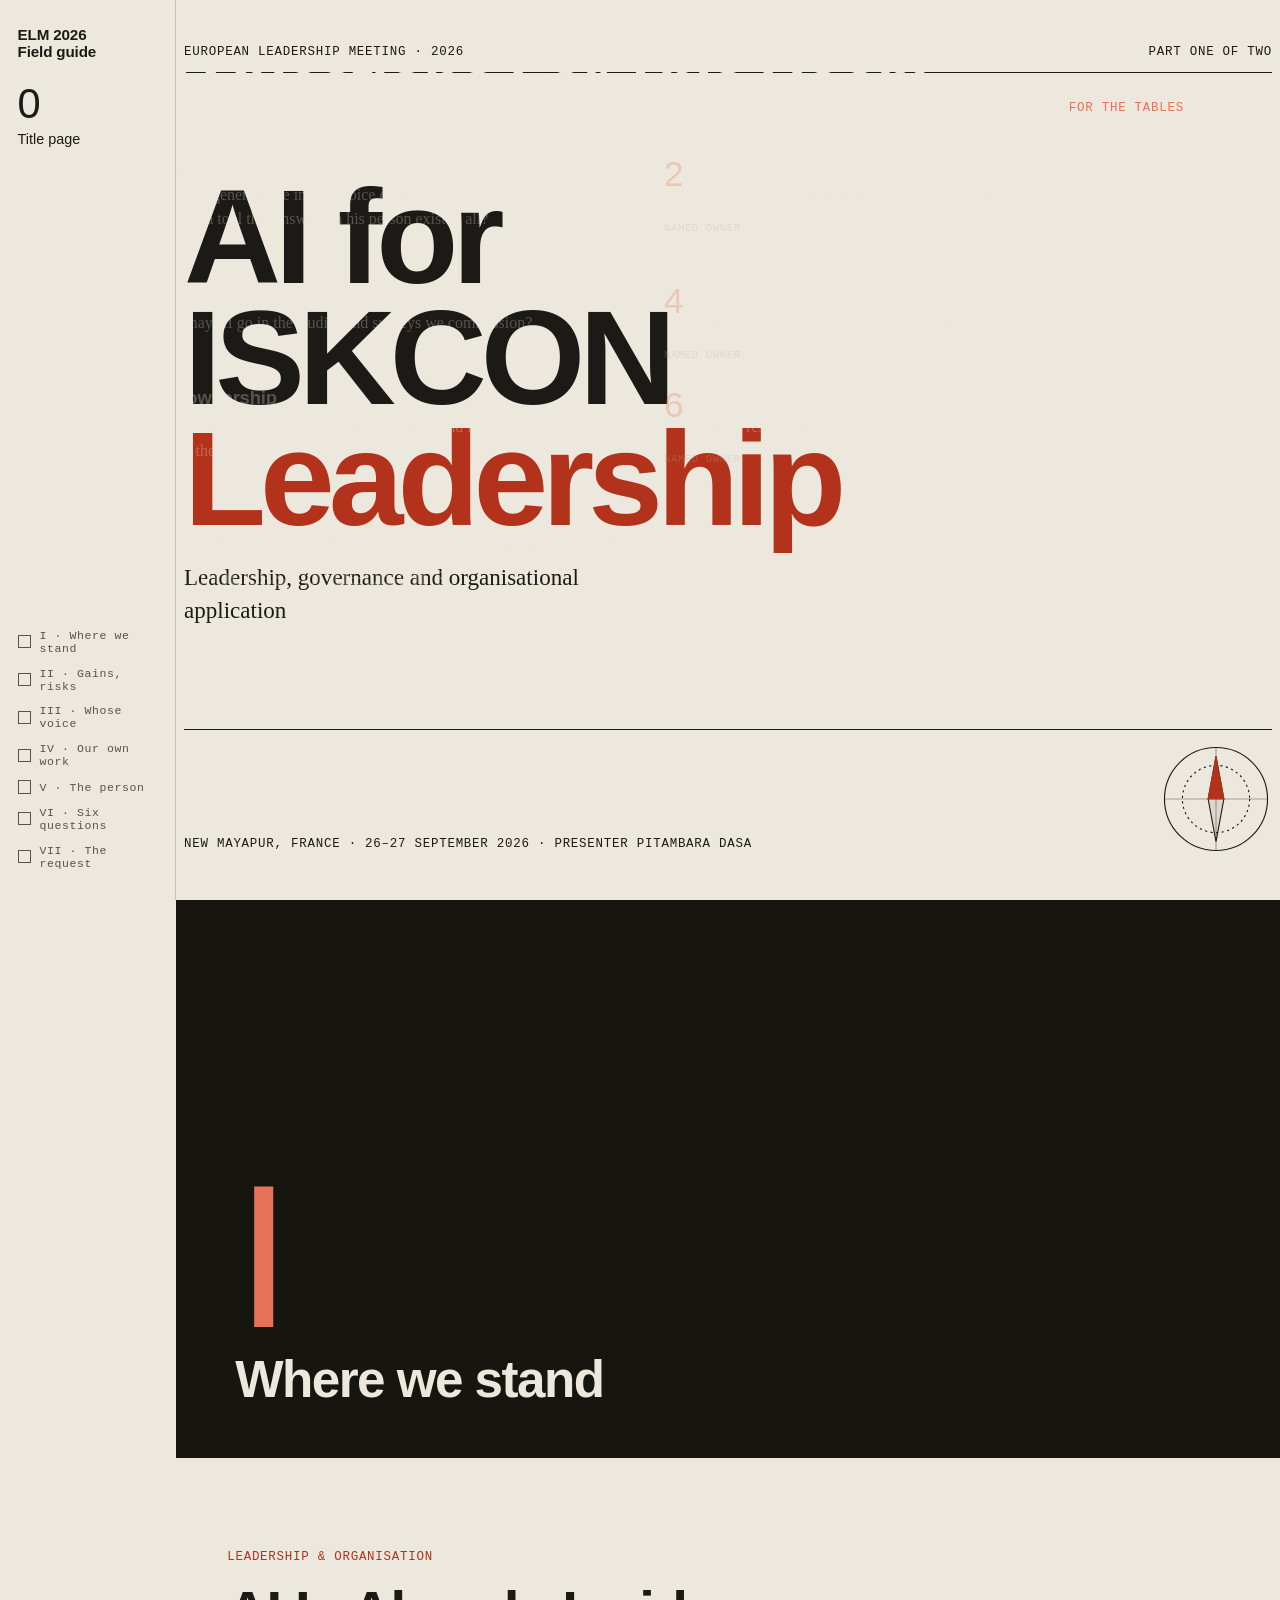
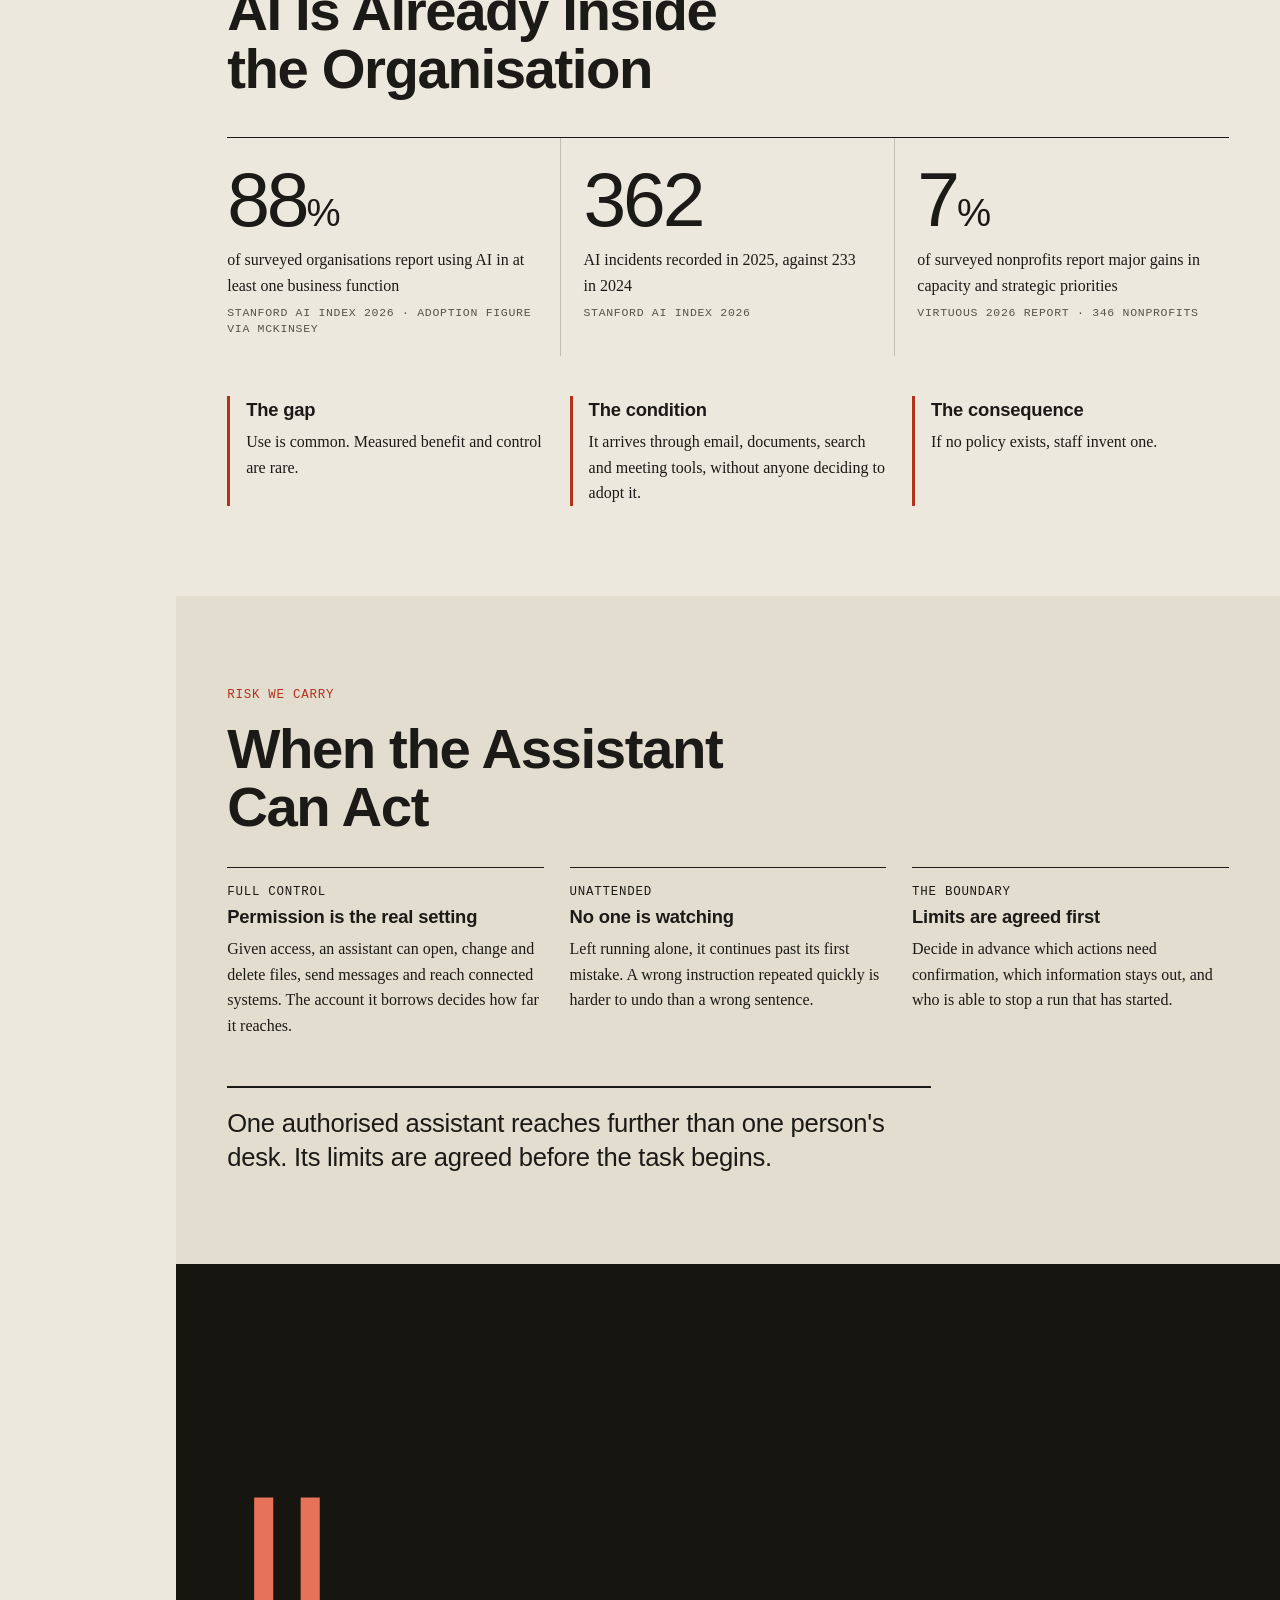
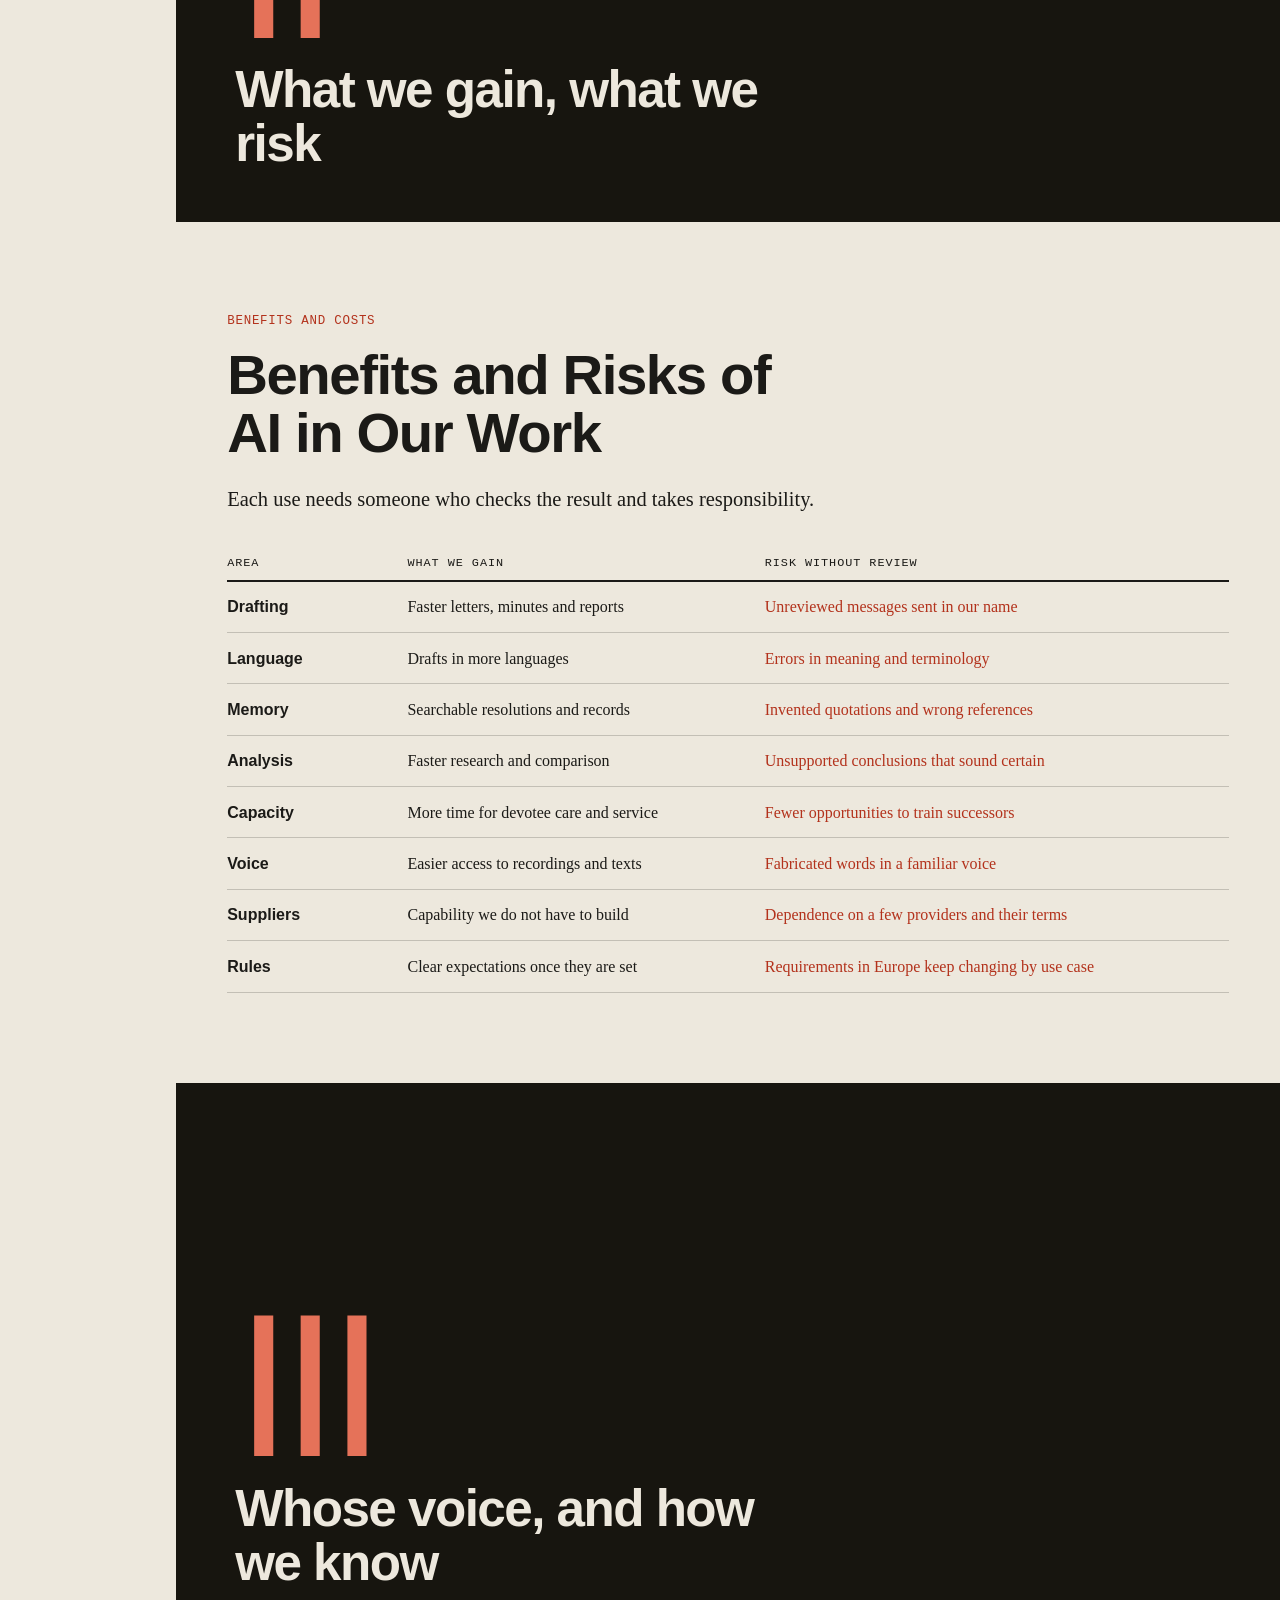
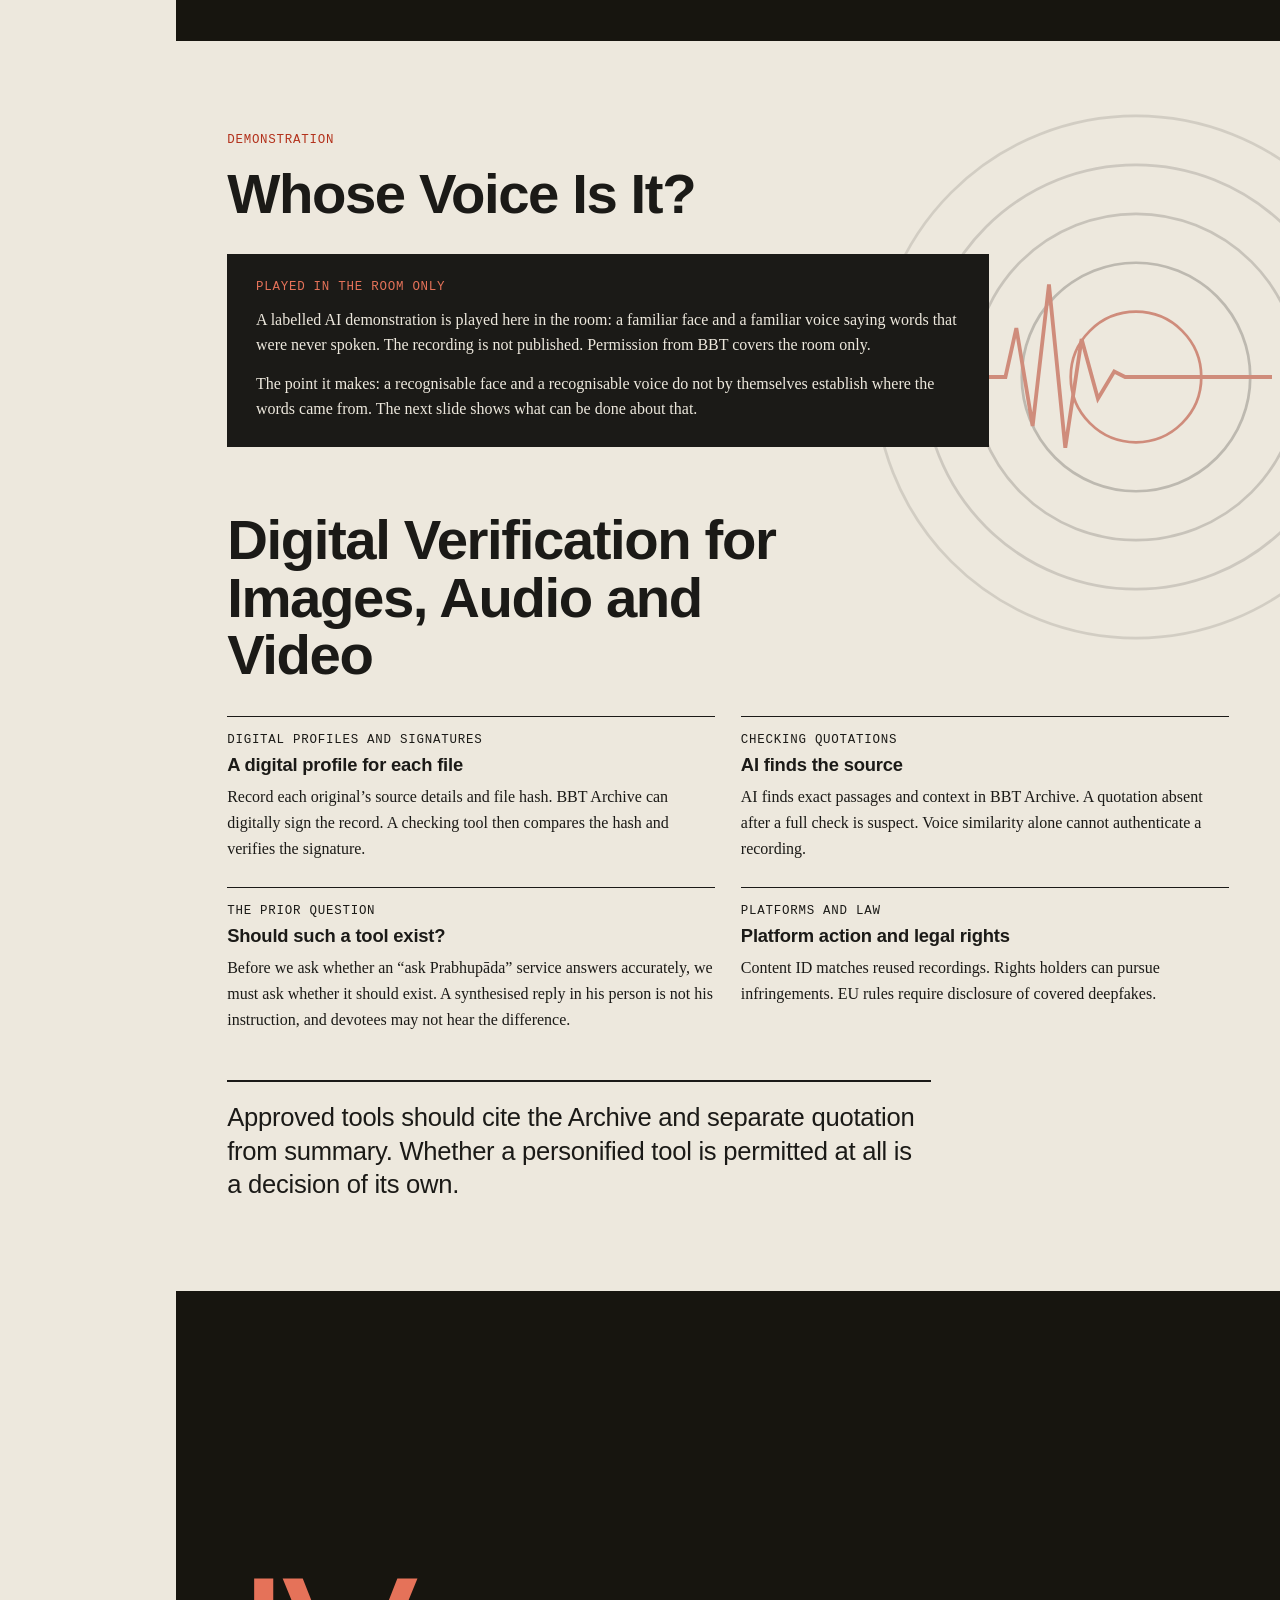
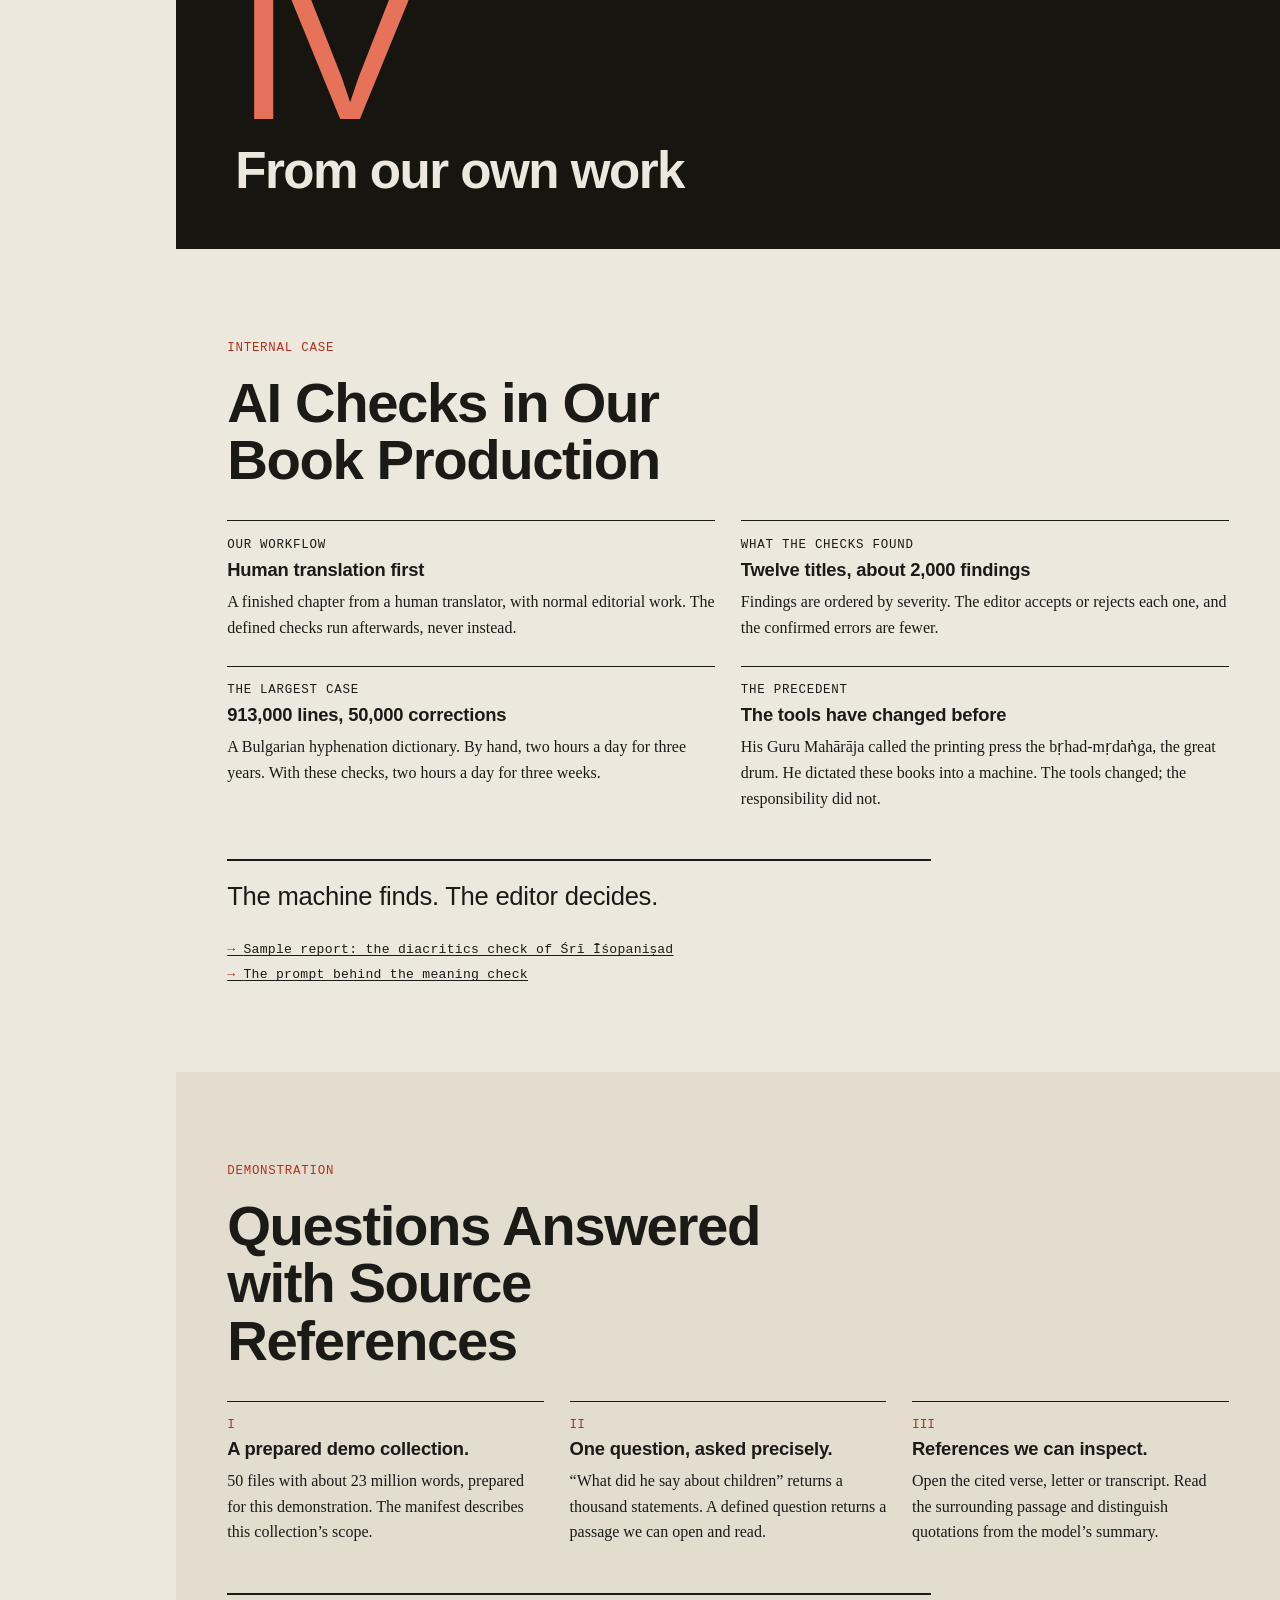
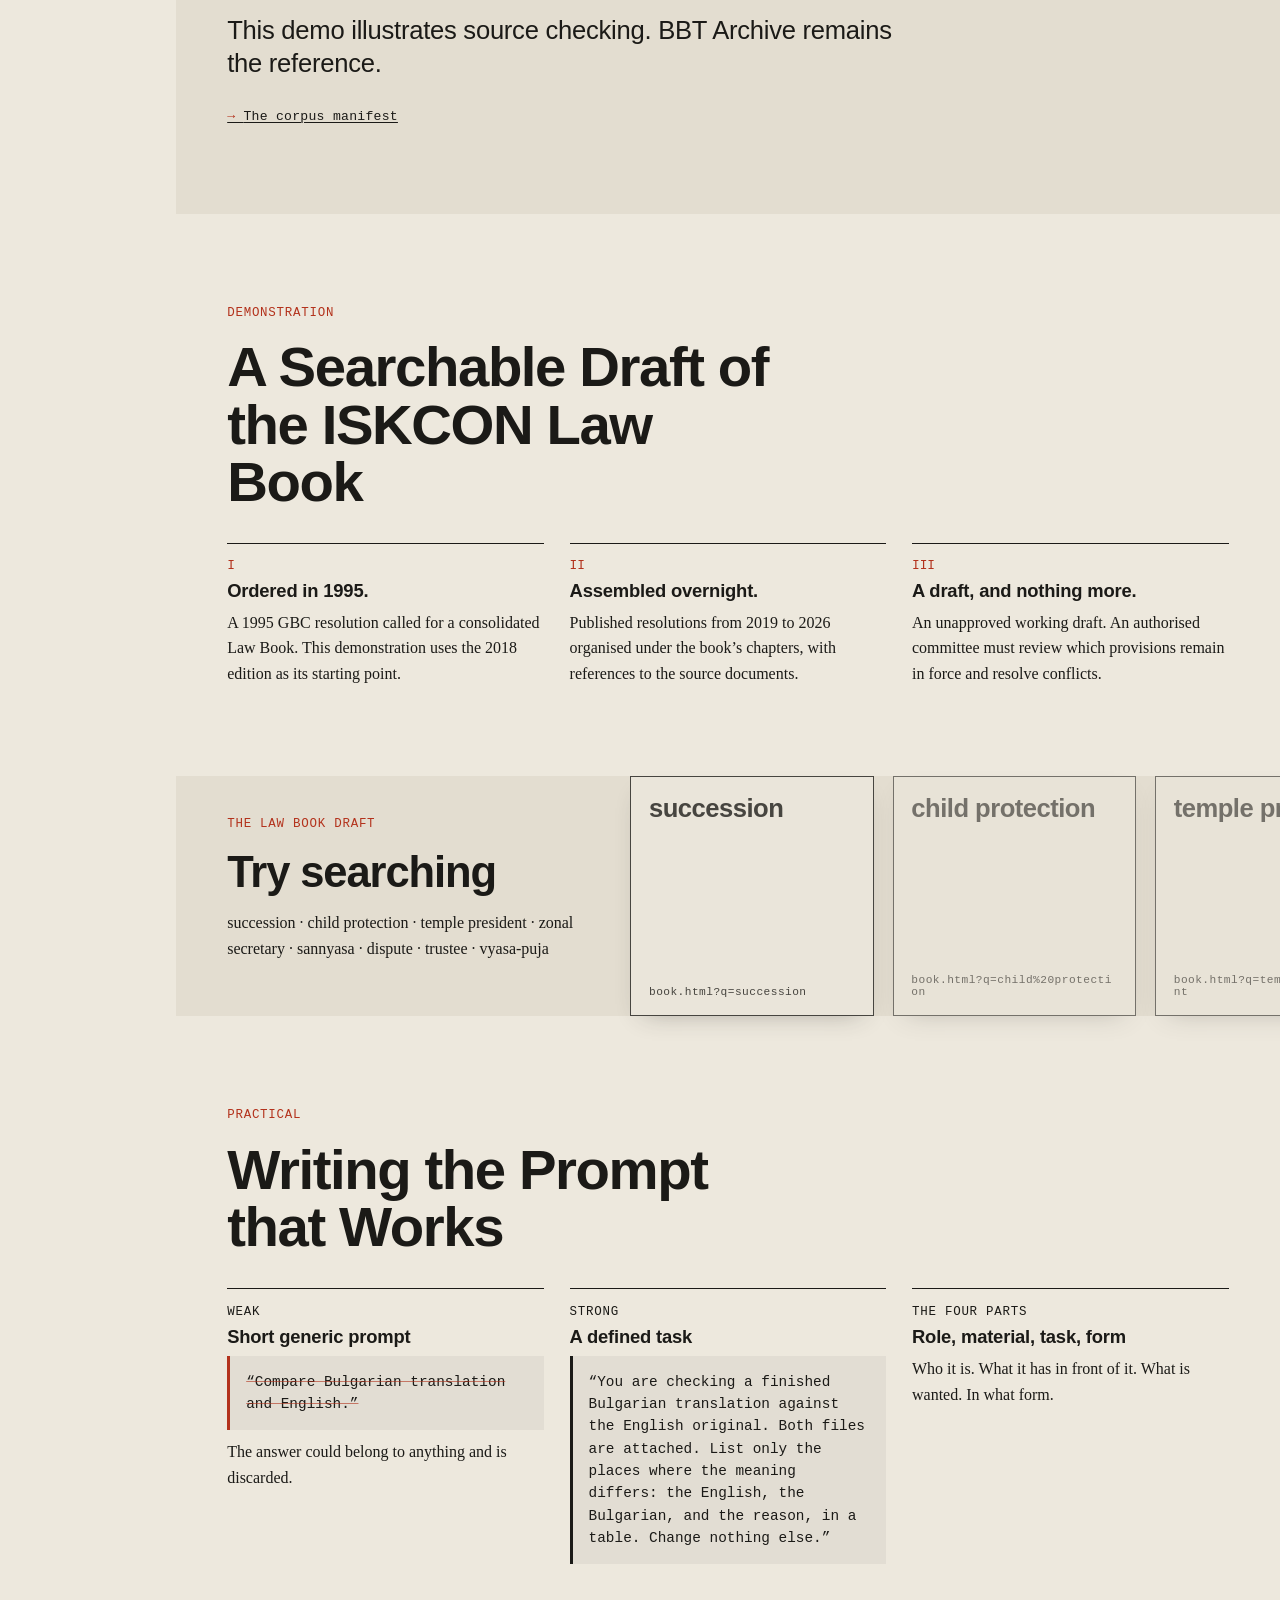
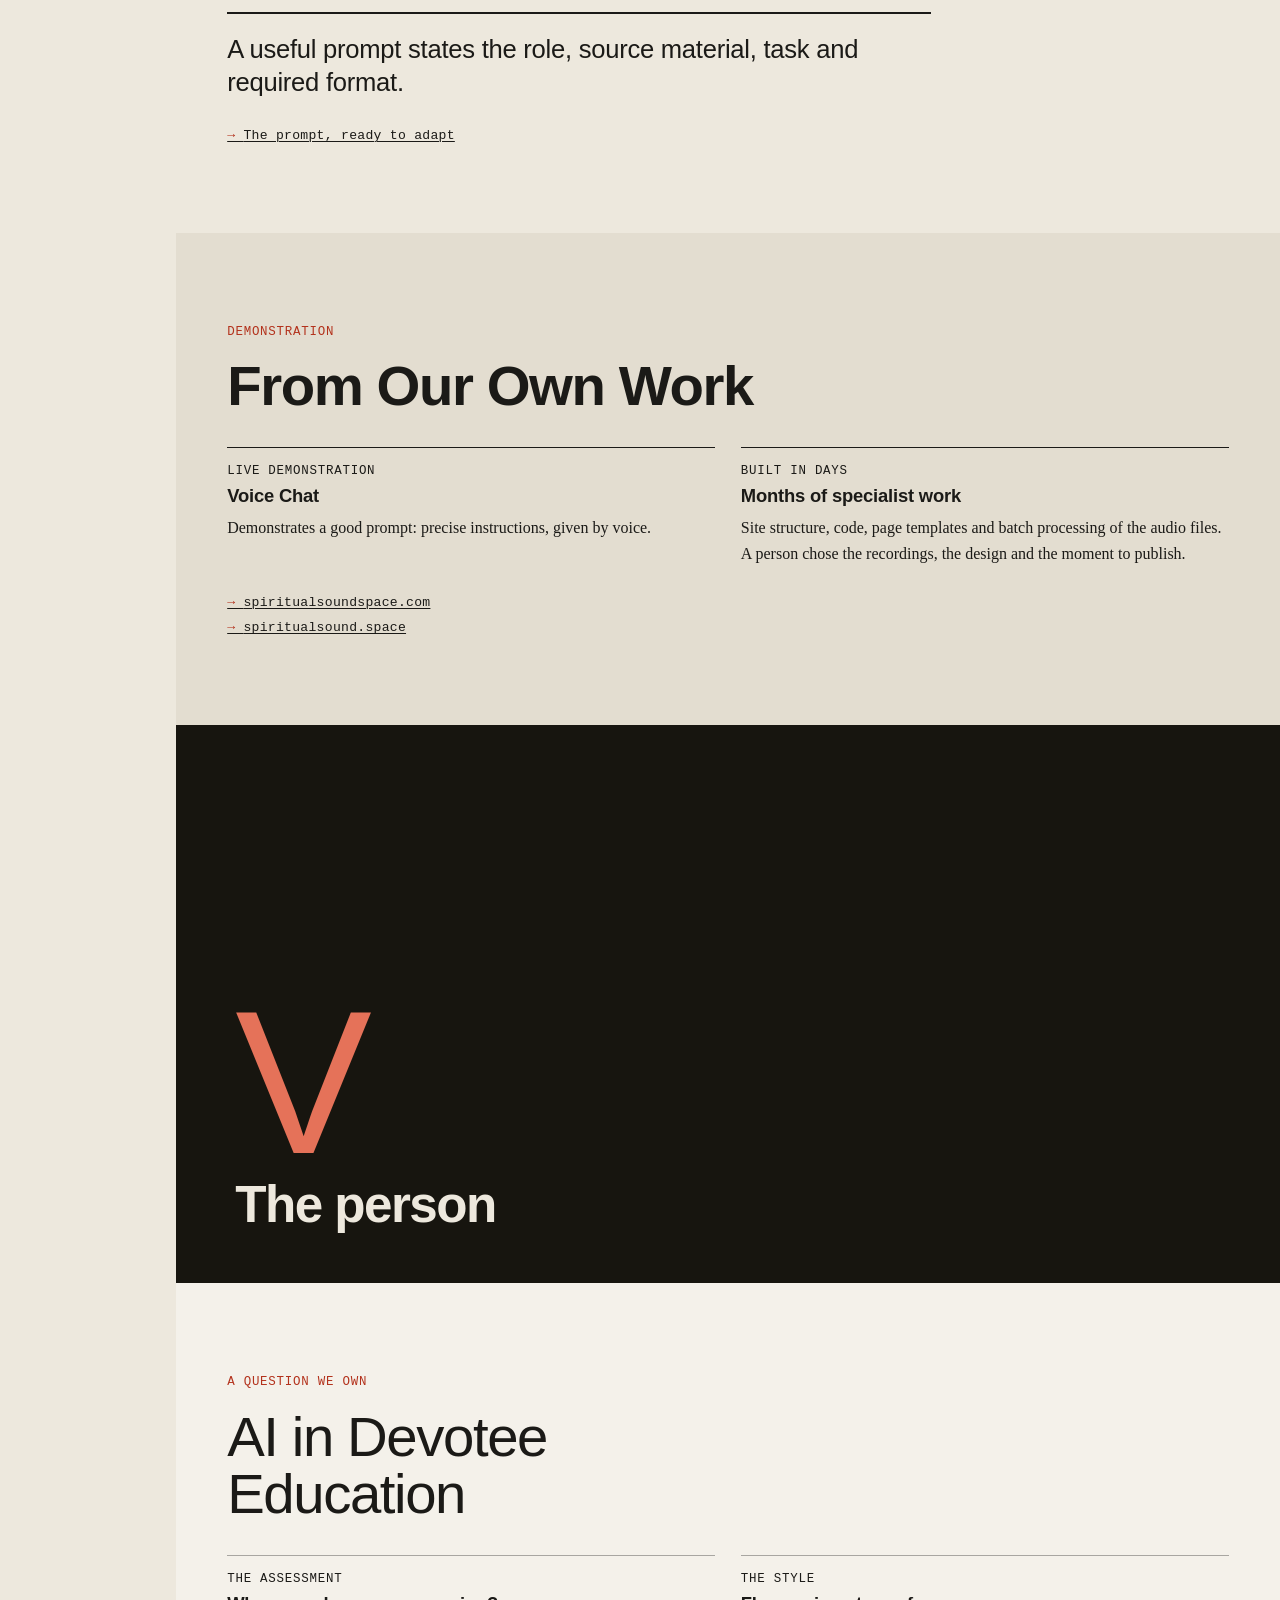
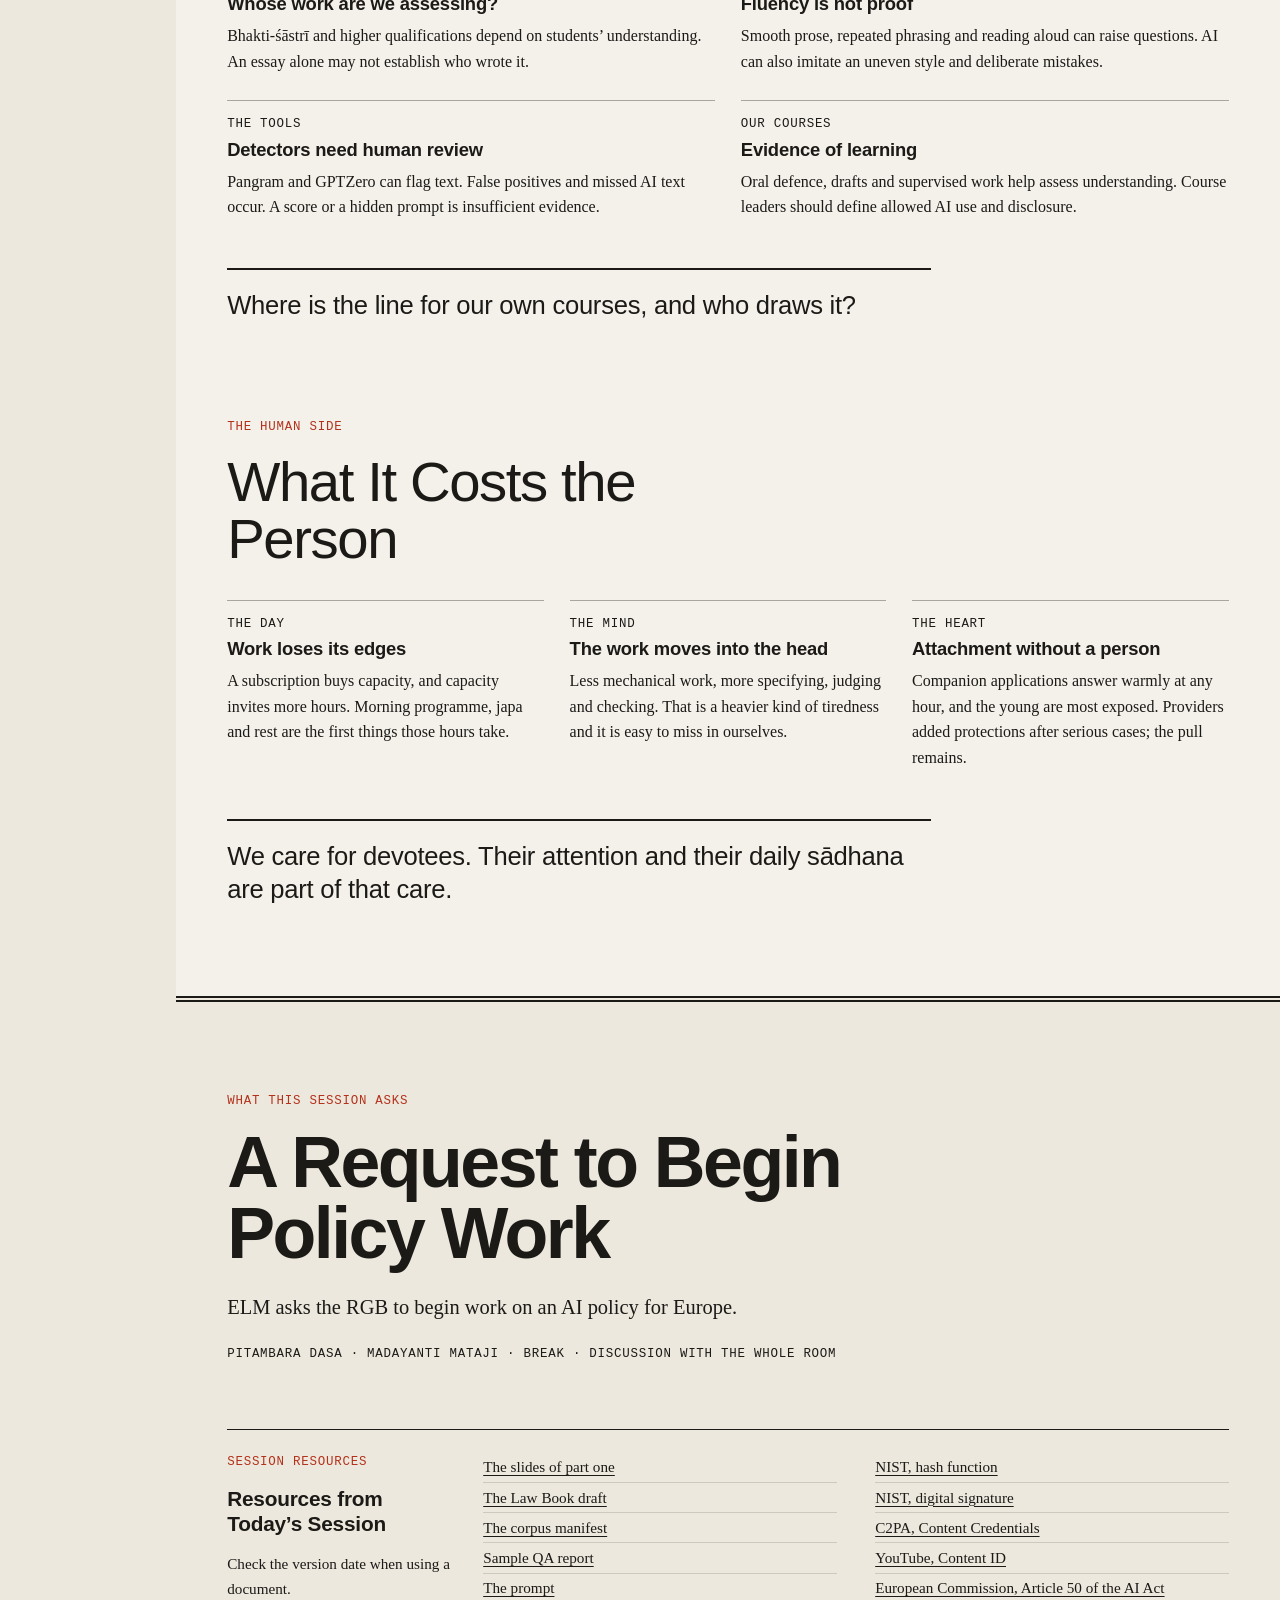
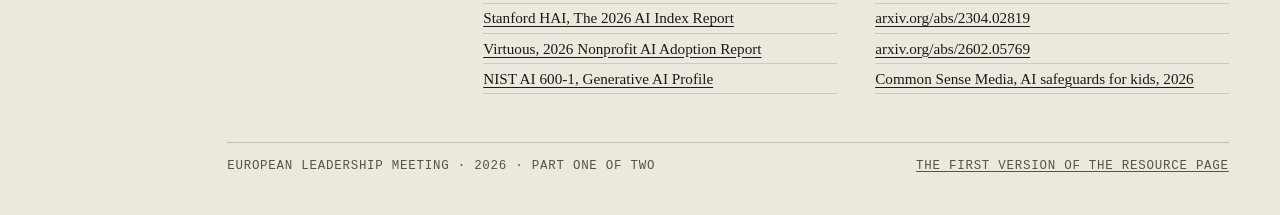
==== index.html @ fec369a2 "feat(site): втора версия на първата част като печатен наръчник Защо: живо изграждане пред публиката " ====
<!doctype html>
<html lang="en">
<head>
<meta charset="utf-8">
<meta name="viewport" content="width=device-width, initial-scale=1, viewport-fit=cover">
<title>AI for ISKCON Leadership · a field guide · ELM 2026</title>
<meta name="description" content="Part one of the AI session at the European Leadership Meeting 2026, set as a printed field guide for leaders.">
<link rel="icon" href="data:image/svg+xml,<svg xmlns='http://www.w3.org/2000/svg' viewBox='0 0 32 32'><rect width='32' height='32' fill='%23EDE8DD'/><path d='M7 24 L25 8' stroke='%23B3321C' stroke-width='3'/></svg>">
<link rel="stylesheet" href="scrollcraft.css">
<style>
  :root {
    --sc-canvas:     #EDE8DD;
    --sc-surface:    #E3DDD0;
    --sc-ink:        #1B1A17;
    --sc-ink-soft:   #57534B;
    --sc-accent:     #B3321C;
    --sc-accent-ink: #EDE8DD;
    --sc-font-display: "Helvetica Neue", "Arial Nova", "Segoe UI", Arial, sans-serif;
    --sc-font-text:    Charter, "Bitstream Charter", "Sitka Text", Cambria, Georgia, serif;
    --sc-font-mono:    ui-monospace, "Cascadia Mono", Consolas, "SF Mono", monospace;
    --rail: 11rem;
    --night: #17150F;
    --night-ink: #EDE8DD;
    --night-soft: #B9B2A4;
    --pencil-night: #E57259;
  }
  html { background: var(--sc-canvas); }
  body { margin: 0; background: var(--sc-canvas); color: var(--sc-ink); font-family: var(--sc-font-text); }
  a { color: inherit; text-decoration-thickness: 1px; text-underline-offset: 0.18em; }
  a:hover { color: var(--sc-accent); }
  :focus-visible { outline: 2px solid var(--sc-accent); outline-offset: 3px; }
  .mono { font-family: var(--sc-font-mono); font-size: 0.78rem; letter-spacing: 0.06em; text-transform: uppercase; }
  .skip { position: absolute; left: -999px; top: 0; }
  .skip:focus { left: 1rem; top: 1rem; z-index: 99; background: var(--sc-ink); color: var(--sc-canvas); padding: .5rem .8rem; }

  /* ---------- folio: the margin is the navigation ---------- */
  .folio { position: fixed; z-index: 40; left: 0; top: 0; bottom: 0; width: var(--rail);
           border-right: 1px solid rgba(27,26,23,.18); background: var(--sc-canvas);
           padding: 1.6rem 1.1rem; box-sizing: border-box; display: flex; flex-direction: column; gap: 1.4rem; transition: background-color .4s ease, color .4s ease; }
  .folio__mark { font-family: var(--sc-font-display); font-weight: 700; font-size: .95rem; line-height: 1.15; letter-spacing: -.01em; text-decoration: none; }
  .folio__now { font-family: var(--sc-font-display); }
  .folio__num { display: block; font-size: 2.6rem; font-weight: 300; line-height: 1; letter-spacing: -.03em; }
  .folio__title { display: block; font-size: .9rem; margin-top: .35rem; line-height: 1.25; }
  .folio ol { list-style: none; margin: auto 0 0; padding: 0; display: grid; gap: .15rem; }
  .folio li a { display: flex; gap: .55rem; align-items: center; padding: .3rem 0; text-decoration: none; font-family: var(--sc-font-mono); font-size: .72rem; letter-spacing: .05em; color: var(--sc-ink-soft); }
  .folio li a::before { content: ""; width: .7rem; height: .7rem; border: 1px solid currentColor; flex: none; }
  .folio li a.is-passed { color: var(--sc-ink); }
  .folio li a.is-passed::before { background: linear-gradient(135deg, transparent 44%, var(--sc-accent) 45% 58%, transparent 59%); border-color: var(--sc-ink); }
  .folio li a.is-now { color: var(--sc-accent); }
  body.is-night .folio { background: var(--night); color: var(--night-ink); border-color: rgba(237,232,221,.18); }
  body.is-night .folio li a { color: var(--night-soft); }
  body.is-night .folio li a.is-passed, body.is-night .folio li a.is-now { color: var(--night-ink); }

  main { margin-left: var(--rail); }
  .wrap { max-width: 68rem; margin: 0 auto; padding: 0 clamp(1.25rem, 4vw, 3.5rem); }
  .ch { padding: clamp(4rem, 10vh, 7rem) 0; }
  .ch--alt { background: var(--sc-surface); }
  .ch h2 { font-family: var(--sc-font-display); font-weight: 700; letter-spacing: -.025em; line-height: 1.02; font-size: clamp(2rem, 4.4vw, 3.6rem); margin: 0 0 1.4rem; max-width: 18ch; }
  .ch h3 { font-family: var(--sc-font-display); font-weight: 700; font-size: 1.15rem; letter-spacing: -.01em; margin: .2rem 0 .5rem; line-height: 1.2; }
  .kicker { color: var(--sc-accent); margin: 0 0 .9rem; }
  .lede { font-size: clamp(1.15rem, 1.6vw, 1.35rem); line-height: 1.5; max-width: 40rem; }
  p { line-height: 1.6; }
  .band { margin: 3rem 0 0; padding: 1.2rem 0 0; border-top: 2px solid var(--sc-ink); font-family: var(--sc-font-display); font-weight: 500; font-size: clamp(1.2rem, 2vw, 1.6rem); line-height: 1.3; max-width: 44rem; letter-spacing: -.01em; }
  .links { margin: 1.6rem 0 0; padding: 0; list-style: none; display: grid; gap: .45rem; }
  .links a { font-family: var(--sc-font-mono); font-size: .82rem; letter-spacing: .02em; }
  .links a::before { content: "\2192\00a0"; color: var(--sc-accent); }

  /* ---------- title page ---------- */
  .title { min-height: 100vh; min-height: 100svh; display: grid; align-content: space-between; padding: clamp(1.6rem, 5vh, 3rem) 0; box-sizing: border-box; }
  .title__top { display: flex; justify-content: space-between; gap: 1rem; flex-wrap: wrap; border-bottom: 1px solid var(--sc-ink); padding-bottom: .8rem; }
  .title h1 { font-family: var(--sc-font-display); font-weight: 700; letter-spacing: -.045em; line-height: .9; font-size: clamp(3.2rem, 10.5vw, 9.6rem); margin: 0; max-width: 9ch; }
  .title h1 em { font-style: normal; color: var(--sc-accent); }
  .title__sub { font-size: clamp(1.1rem, 1.8vw, 1.5rem); max-width: 30rem; margin: 1.4rem 0 0; line-height: 1.4; }
  .title__foot { display: grid; grid-template-columns: 1fr auto; gap: 1rem; align-items: end; border-top: 1px solid var(--sc-ink); padding-top: .8rem; }
  .title__foot p { margin: 0; }
  .compass { width: clamp(4.5rem, 9vw, 7rem); height: auto; }

  /* ---------- chapter plates: hard cut to ink ---------- */
  .plate { background: var(--night); color: var(--night-ink); }
  .plate__ink { min-height: 62vh; display: grid; align-content: end; padding: 3rem clamp(1.25rem, 4vw, 3.5rem) 3.2rem; box-sizing: border-box; max-width: 68rem; margin: 0 auto; }
  .plate__num { font-family: var(--sc-font-display); font-weight: 300; font-size: clamp(5rem, 16vw, 13rem); line-height: .85; letter-spacing: -.05em; color: var(--pencil-night); padding-top: .1em; }
  .plate__title { font-family: var(--sc-font-display); font-weight: 700; font-size: clamp(1.8rem, 4vw, 3.2rem); letter-spacing: -.03em; line-height: 1.05; margin: .6rem 0 0; max-width: 20ch; }

  /* ---------- I: figures in prose ---------- */
  .figs { display: grid; grid-template-columns: repeat(3, 1fr); gap: 0; margin: 2.5rem 0; border-top: 1px solid var(--sc-ink); }
  .fig { padding: 1.4rem 1.4rem 1.2rem 0; border-right: 1px solid rgba(27,26,23,.2); }
  .fig + .fig { padding-left: 1.4rem; }
  .fig:last-child { border-right: 0; }
  .fig__n { font-family: var(--sc-font-display); font-weight: 300; font-size: clamp(3rem, 6vw, 5.2rem); line-height: 1; letter-spacing: -.04em; display: block; }
  .fig__n small { font-size: .5em; }
  .fig p { margin: .6rem 0 .4rem; }
  .src { color: var(--sc-ink-soft); font-size: .72rem; line-height: 1.4; display: block; }
  .notes { display: grid; grid-template-columns: repeat(3, 1fr); gap: 1.6rem; margin-top: 2.5rem; }
  .note { border-left: 3px solid var(--sc-accent); padding-left: 1rem; }
  .note p { margin: 0; }
  .cards { display: grid; grid-template-columns: repeat(3, 1fr); gap: 1.6rem; margin-top: 2rem; }
  .cards--4 { grid-template-columns: repeat(2, 1fr); }
  .card { border-top: 1px solid var(--sc-ink); padding-top: .9rem; }
  .card p { margin: 0; }

  /* ---------- II: ledger ---------- */
  .ledger { width: 100%; border-collapse: collapse; margin-top: 2rem; font-size: 1rem; }
  .ledger th { text-align: left; font-family: var(--sc-font-mono); font-weight: 400; font-size: .74rem; letter-spacing: .08em; text-transform: uppercase; padding: .6rem .8rem .6rem 0; border-bottom: 2px solid var(--sc-ink); }
  .ledger td { padding: .85rem .8rem .85rem 0; border-bottom: 1px solid rgba(27,26,23,.2); vertical-align: top; line-height: 1.45; }
  .ledger td:first-child { font-family: var(--sc-font-display); font-weight: 700; width: 18%; }
  .ledger td:last-child { color: var(--sc-accent); }

  /* ---------- III: voice ---------- */
  .voice { position: relative; overflow: hidden; }
  .voice__rings { position: absolute; right: -8rem; top: 4rem; width: 34rem; height: 34rem; pointer-events: none; opacity: .5; }
  .demo { background: var(--sc-ink); color: var(--sc-canvas); padding: 1.6rem 1.8rem; max-width: 44rem; margin: 2rem 0; position: relative; }
  .demo p { margin: 0 0 .8rem; } .demo p:last-child { margin: 0; }
  .demo .mono { color: #E57259; display: block; margin-bottom: .8rem; }

  /* ---------- IV: steps + drawer ---------- */
  .steps { counter-reset: s; list-style: none; padding: 0; margin: 2rem 0 0; display: grid; grid-template-columns: repeat(3, 1fr); gap: 1.6rem; }
  .steps li { counter-increment: s; border-top: 1px solid var(--sc-ink); padding-top: .9rem; }
  .steps li::before { content: counter(s, upper-roman); font-family: var(--sc-font-mono); color: var(--sc-accent); font-size: .8rem; display: block; margin-bottom: .4rem; }
  .steps p { margin: 0; }
  .prompt { font-family: var(--sc-font-mono); font-size: .9rem; line-height: 1.55; background: rgba(27,26,23,.05); border-left: 3px solid var(--sc-ink); padding: .9rem 1rem; margin: .6rem 0 0; }
  .prompt--weak { border-left-color: var(--sc-accent); text-decoration: line-through; text-decoration-color: rgba(179,50,28,.6); }

  .drawer [data-sc-stage] { background: var(--sc-surface); display: flex; align-items: center; }
  .rail { display: flex; gap: 1.2rem; padding: 0 clamp(1.25rem, 4vw, 3.5rem); align-items: stretch; }
  .rail > * { flex: none; }
  .rail__lead { width: min(24rem, 78vw); align-self: center; }
  .rail__lead h2 { font-family: var(--sc-font-display); font-weight: 700; letter-spacing: -.025em; line-height: 1.02; font-size: clamp(1.9rem, 3.4vw, 2.8rem); margin: 0 0 1rem; }
  .term { width: clamp(13rem, 19vw, 16rem); min-height: 15rem; background: var(--sc-canvas); border: 1px solid var(--sc-ink); padding: 1.1rem; box-sizing: border-box; display: flex; flex-direction: column; justify-content: space-between; text-decoration: none; box-shadow: 0 10px 24px -14px rgba(27,26,23,.45); }
  .term:hover { background: var(--sc-ink); color: var(--sc-canvas); }
  .term b { font-family: var(--sc-font-display); font-size: 1.6rem; letter-spacing: -.02em; line-height: 1.05; font-weight: 700; }
  .term span { font-family: var(--sc-font-mono); font-size: .7rem; letter-spacing: .04em; word-break: break-all; }
  .rail__end { width: min(22rem, 78vw); align-self: center; }
  .rail__end p { margin: 0 0 1rem; font-family: var(--sc-font-display); font-weight: 500; font-size: 1.25rem; line-height: 1.3; }

  @media (prefers-reduced-motion: no-preference) {
    .rail .term { opacity: calc(.55 + .45 * clamp(0, (var(--sc-p, 0) * 11 - var(--i, 0) + 1.5), 1)); transition: opacity .2s linear; }
  }

  /* ---------- V: the person, quietest spread ---------- */
  .quiet { background: #F4F1EA; }
  .quiet h2 { font-weight: 300; }
  .quiet .cards .card { border-top-color: rgba(27,26,23,.35); }

  /* ---------- VI: six questions (peak) ---------- */
  .peak { background: var(--night); color: var(--night-ink); }
  .peak [data-sc-stage] { background: var(--night); overflow: hidden; }
  .qframe { position: absolute; inset: 0; padding: clamp(1.4rem, 6vh, 3.4rem) clamp(1.25rem, 4vw, 3.5rem); box-sizing: border-box; }
  .qlist { max-width: 68rem; margin: 0 auto; transform: translate3d(0, calc(var(--sc-p, 0) * var(--over, 0px) * -1), 0); }
  .qhead { display: flex; justify-content: space-between; align-items: end; gap: 1rem; flex-wrap: wrap; border-bottom: 1px solid rgba(237,232,221,.35); padding-bottom: .9rem; margin-bottom: 1.6rem; }
  .qhead h2 { font-family: var(--sc-font-display); font-weight: 700; letter-spacing: -.035em; line-height: .95; font-size: clamp(2.2rem, 5vw, 4.4rem); margin: 0; }
  .qhead .mono { color: var(--pencil-night); }
  .qgrid { display: grid; grid-template-columns: 1fr 1fr; gap: 1.6rem 3rem; list-style: none; margin: 0; padding: 0; }
  .q { --t: clamp(0, (var(--sc-p, 0) - var(--at)) * 9, 1); --l: clamp(0, (var(--sc-p, 0) - var(--at) - .05) * 7, 1);
       opacity: calc(.28 + .72 * var(--t)); }
  .q__n { font-family: var(--sc-font-display); font-weight: 300; font-size: 2.2rem; line-height: 1; color: var(--pencil-night); float: left; margin: 0 .8rem 0 0; }
  .q h3 { font-family: var(--sc-font-display); font-weight: 700; font-size: 1.15rem; margin: 0 0 .35rem; letter-spacing: -.01em; }
  .q p { margin: 0; color: var(--night-ink); font-size: 1rem; line-height: 1.5; }
  .owner { display: flex; align-items: end; gap: .7rem; margin-top: .9rem; clear: both; }
  .owner .mono { font-size: .66rem; color: var(--night-soft); flex: none; }
  .owner i { display: block; height: 2px; flex: 1; background: var(--pencil-night); transform: scaleX(var(--l)); transform-origin: left center; border-radius: 1px; }
  .qband { margin: 2.2rem 0 0; font-family: var(--sc-font-display); font-weight: 500; font-size: clamp(1.25rem, 2.2vw, 1.8rem); line-height: 1.25; letter-spacing: -.01em; max-width: 36rem; opacity: calc(.28 + .72 * clamp(0, (var(--sc-p, 0) - .86) * 9, 1)); }
  @media (prefers-reduced-motion: reduce) {
    .q, .qband { opacity: 1; }
    .owner i { transform: none; }
  }

  /* ---------- colophon ---------- */
  .colophon { padding: clamp(4rem, 10vh, 7rem) 0 2.5rem; border-top: 6px double var(--sc-ink); }
  .ask { font-family: var(--sc-font-display); font-weight: 700; letter-spacing: -.035em; line-height: 1; font-size: clamp(2.2rem, 5.6vw, 4.8rem); margin: 0; max-width: 16ch; }
  .ask em { font-style: normal; color: var(--sc-accent); }
  .who { margin: 1.4rem 0 0; }
  .res { margin-top: 4rem; display: grid; grid-template-columns: 14rem 1fr; gap: 2rem; border-top: 1px solid var(--sc-ink); padding-top: 1.4rem; }
  .res h2 { font-family: var(--sc-font-display); font-size: 1.3rem; letter-spacing: -.01em; margin: 0; line-height: 1.2; }
  .res ul { columns: 2; column-gap: 2.4rem; list-style: none; margin: 0; padding: 0; }
  .res li { break-inside: avoid; padding: .35rem 0; border-bottom: 1px solid rgba(27,26,23,.15); font-size: .95rem; }
  .imprint { margin-top: 3rem; display: flex; justify-content: space-between; gap: 1rem; flex-wrap: wrap; color: var(--sc-ink-soft); border-top: 1px solid rgba(27,26,23,.2); padding-top: 1rem; }

  /* ---------- phone ---------- */
  @media (max-width: 820px) {
    :root { --rail: 0px; }
    .folio { bottom: auto; right: 0; width: auto; height: 3rem; flex-direction: row; align-items: center; padding: 0 1rem; gap: .8rem; border-right: 0; border-bottom: 1px solid rgba(27,26,23,.18); }
    .folio__mark { font-size: .8rem; }
    .folio__now { display: flex; align-items: baseline; gap: .5rem; margin-left: auto; }
    .folio__num { font-size: 1.1rem; font-weight: 700; }
    .folio__title { margin: 0; font-size: .8rem; max-width: 12rem; white-space: nowrap; overflow: hidden; text-overflow: ellipsis; }
    .folio ol { display: none; }
    main { padding-top: 3rem; }
    .title { min-height: calc(100svh - 3rem); }
    .figs, .notes, .cards, .cards--4, .steps { grid-template-columns: 1fr; }
    .fig, .fig + .fig { padding: 1.1rem 0; border-right: 0; border-bottom: 1px solid rgba(27,26,23,.2); }
    .ledger thead { display: none; }
    .ledger, .ledger tbody, .ledger tr, .ledger td { display: block; width: auto !important; }
    .ledger tr { border-bottom: 1px solid rgba(27,26,23,.25); padding: .8rem 0; }
    .ledger td { border: 0; padding: .15rem 0; }
    .qgrid { grid-template-columns: 1fr; gap: 1.3rem; }
    .qframe { padding-top: 4rem; }
    .res { grid-template-columns: 1fr; }
    .res ul { columns: 1; }
    .voice__rings { width: 20rem; height: 20rem; right: -9rem; opacity: .35; }
  }
</style>
</head>
<body>
<a class="skip" href="#top">Skip to content</a>
<span data-sc-progress></span>

<nav class="folio" aria-label="Chapters">
  <a class="folio__mark" href="#top">ELM 2026<br>Field guide</a>
  <div class="folio__now" aria-live="polite"><span class="folio__num" id="folioNum">0</span><span class="folio__title" id="folioTitle">Title page</span></div>
  <ol>
    <li><a href="#ch1" data-ch="ch1">I · Where we stand</a></li>
    <li><a href="#ch2" data-ch="ch2">II · Gains, risks</a></li>
    <li><a href="#ch3" data-ch="ch3">III · Whose voice</a></li>
    <li><a href="#ch4" data-ch="ch4">IV · Our own work</a></li>
    <li><a href="#ch5" data-ch="ch5">V · The person</a></li>
    <li><a href="#ch6" data-ch="ch6">VI · Six questions</a></li>
    <li><a href="#ch7" data-ch="ch7">VII · The request</a></li>
  </ol>
</nav>

<main id="top">

  <!-- Title page (slide 01) -->
  <header class="wrap title" data-folio="0|Title page">
    <div class="title__top mono"><span>European Leadership Meeting · 2026</span><span>Part one of two</span></div>
    <div class="sc-stack" data-sc-in data-sc-stagger="60">
      <h1>AI for ISKCON <em>Leadership</em></h1>
      <p class="title__sub">Leadership, governance and organisational application</p>
    </div>
    <div class="title__foot">
      <p class="mono">New Mayapur, France · 26–27 September 2026 · presenter Pitambara dasa</p>
      <svg class="compass" viewBox="0 0 100 100" aria-hidden="true" fill="none" stroke="#1B1A17" stroke-width="1">
        <circle cx="50" cy="50" r="46"/><circle cx="50" cy="50" r="30" stroke-dasharray="2 3"/>
        <path d="M50 4 V96 M4 50 H96" stroke-opacity=".35"/>
        <path d="M50 12 L57 50 L50 88 L43 50 Z" fill="#1B1A17" fill-opacity=".08"/>
        <path d="M50 12 L57 50 L43 50 Z" fill="#B3321C" stroke="#B3321C"/>
      </svg>
    </div>
  </header>

  <!-- Plate I -->
  <section class="plate" data-sc-act="flow" id="ch1" data-folio="I|Where we stand">
    <div class="plate__ink" data-sc-reveal="left" data-sc-reveal-at="0.05 0.4">
      <span class="plate__num" aria-hidden="true">I</span>
      <p class="plate__title">Where we stand</p>
    </div>
  </section>

  <!-- Slide 02 -->
  <section class="ch" data-folio="I|Where we stand">
    <div class="wrap">
      <p class="kicker mono">Leadership &amp; organisation</p>
      <div class="sc-stack" data-sc-in data-sc-stagger="60"><h2>AI Is Already Inside the Organisation</h2></div>
      <div class="figs">
        <div class="fig"><span class="fig__n"><span data-sc-count="0 88">88</span><small>%</small></span>
          <p>of surveyed organisations report using AI in at least one business function</p>
          <span class="src mono">Stanford AI Index 2026 · adoption figure via McKinsey</span></div>
        <div class="fig"><span class="fig__n"><span data-sc-count="0 362">362</span></span>
          <p>AI incidents recorded in 2025, against 233 in 2024</p>
          <span class="src mono">Stanford AI Index 2026</span></div>
        <div class="fig"><span class="fig__n"><span data-sc-count="0 7">7</span><small>%</small></span>
          <p>of surveyed nonprofits report major gains in capacity and strategic priorities</p>
          <span class="src mono">Virtuous 2026 report · 346 nonprofits</span></div>
      </div>
      <div class="notes sc-stack" data-sc-in data-sc-stagger="70">
        <div class="note"><h3>The gap</h3><p>Use is common. Measured benefit and control are rare.</p></div>
        <div class="note"><h3>The condition</h3><p>It arrives through email, documents, search and meeting tools, without anyone deciding to adopt it.</p></div>
        <div class="note"><h3>The consequence</h3><p>If no policy exists, staff invent one.</p></div>
      </div>
    </div>
  </section>

  <!-- Slide 03 -->
  <section class="ch ch--alt" data-folio="I|Where we stand">
    <div class="wrap">
      <p class="kicker mono">Risk we carry</p>
      <h2>When the Assistant Can Act</h2>
      <div class="cards sc-stack" data-sc-in data-sc-stagger="70">
        <div class="card"><p class="mono">Full control</p><h3>Permission is the real setting</h3><p>Given access, an assistant can open, change and delete files, send messages and reach connected systems. The account it borrows decides how far it reaches.</p></div>
        <div class="card"><p class="mono">Unattended</p><h3>No one is watching</h3><p>Left running alone, it continues past its first mistake. A wrong instruction repeated quickly is harder to undo than a wrong sentence.</p></div>
        <div class="card"><p class="mono">The boundary</p><h3>Limits are agreed first</h3><p>Decide in advance which actions need confirmation, which information stays out, and who is able to stop a run that has started.</p></div>
      </div>
      <p class="band">One authorised assistant reaches further than one person's desk. Its limits are agreed before the task begins.</p>
    </div>
  </section>

  <!-- Plate II -->
  <section class="plate" data-sc-act="flow" id="ch2" data-folio="II|Gains and risks">
    <div class="plate__ink" data-sc-reveal="left" data-sc-reveal-at="0.05 0.4">
      <span class="plate__num" aria-hidden="true">II</span>
      <p class="plate__title">What we gain, what we risk</p>
    </div>
  </section>

  <!-- Slide 04 -->
  <section class="ch" data-folio="II|Gains and risks">
    <div class="wrap">
      <p class="kicker mono">Benefits and costs</p>
      <h2>Benefits and Risks of AI in Our Work</h2>
      <p class="lede">Each use needs someone who checks the result and takes responsibility.</p>
      <table class="ledger">
        <thead><tr><th scope="col">Area</th><th scope="col">What we gain</th><th scope="col">Risk without review</th></tr></thead>
        <tbody>
          <tr><td>Drafting</td><td>Faster letters, minutes and reports</td><td>Unreviewed messages sent in our name</td></tr>
          <tr><td>Language</td><td>Drafts in more languages</td><td>Errors in meaning and terminology</td></tr>
          <tr><td>Memory</td><td>Searchable resolutions and records</td><td>Invented quotations and wrong references</td></tr>
          <tr><td>Analysis</td><td>Faster research and comparison</td><td>Unsupported conclusions that sound certain</td></tr>
          <tr><td>Capacity</td><td>More time for devotee care and service</td><td>Fewer opportunities to train successors</td></tr>
          <tr><td>Voice</td><td>Easier access to recordings and texts</td><td>Fabricated words in a familiar voice</td></tr>
          <tr><td>Suppliers</td><td>Capability we do not have to build</td><td>Dependence on a few providers and their terms</td></tr>
          <tr><td>Rules</td><td>Clear expectations once they are set</td><td>Requirements in Europe keep changing by use case</td></tr>
        </tbody>
      </table>
    </div>
  </section>

  <!-- Plate III -->
  <section class="plate" data-sc-act="flow" id="ch3" data-folio="III|Whose voice">
    <div class="plate__ink" data-sc-reveal="left" data-sc-reveal-at="0.05 0.4">
      <span class="plate__num" aria-hidden="true">III</span>
      <p class="plate__title">Whose voice, and how we know</p>
    </div>
  </section>

  <!-- Slides 05 + 06 -->
  <section class="ch voice" data-sc-act="flow" data-folio="III|Whose voice">
    <svg class="voice__rings" viewBox="0 0 200 200" aria-hidden="true" fill="none" stroke="#1B1A17" data-sc-parallax="-1.4">
      <circle cx="100" cy="100" r="96" stroke-opacity=".25"/><circle cx="100" cy="100" r="78" stroke-opacity=".3"/>
      <circle cx="100" cy="100" r="60" stroke-opacity=".35"/><circle cx="100" cy="100" r="42" stroke-opacity=".45"/>
      <circle cx="100" cy="100" r="24" stroke="#B3321C"/>
      <path d="M40 100 h12 l4 -18 l6 36 l6 -52 l6 60 l6 -40 l6 22 l6 -10 l4 2 h54" stroke="#B3321C" stroke-width="1.4"/>
    </svg>
    <div class="wrap">
      <p class="kicker mono">Demonstration</p>
      <h2>Whose Voice Is It?</h2>
      <div class="demo">
        <span class="mono">Played in the room only</span>
        <p>A labelled AI demonstration is played here in the room: a familiar face and a familiar voice saying words that were never spoken. The recording is not published. Permission from BBT covers the room only.</p>
        <p>The point it makes: a recognisable face and a recognisable voice do not by themselves establish where the words came from. The next slide shows what can be done about that.</p>
      </div>

      <h2 style="margin-top:4rem">Digital Verification for Images, Audio and Video</h2>
      <div class="cards cards--4 sc-stack" data-sc-in data-sc-stagger="70">
        <div class="card"><p class="mono">Digital profiles and signatures</p><h3>A digital profile for each file</h3><p>Record each original’s source details and file hash. BBT Archive can digitally sign the record. A checking tool then compares the hash and verifies the signature.</p></div>
        <div class="card"><p class="mono">Checking quotations</p><h3>AI finds the source</h3><p>AI finds exact passages and context in BBT Archive. A quotation absent after a full check is suspect. Voice similarity alone cannot authenticate a recording.</p></div>
        <div class="card"><p class="mono">The prior question</p><h3>Should such a tool exist?</h3><p>Before we ask whether an “ask Prabhupāda” service answers accurately, we must ask whether it should exist. A synthesised reply in his person is not his instruction, and devotees may not hear the difference.</p></div>
        <div class="card"><p class="mono">Platforms and law</p><h3>Platform action and legal rights</h3><p>Content ID matches reused recordings. Rights holders can pursue infringements. EU rules require disclosure of covered deepfakes.</p></div>
      </div>
      <p class="band">Approved tools should cite the Archive and separate quotation from summary. Whether a personified tool is permitted at all is a decision of its own.</p>
    </div>
  </section>

  <!-- Plate IV -->
  <section class="plate" data-sc-act="flow" id="ch4" data-folio="IV|Our own work">
    <div class="plate__ink" data-sc-reveal="left" data-sc-reveal-at="0.05 0.4">
      <span class="plate__num" aria-hidden="true">IV</span>
      <p class="plate__title">From our own work</p>
    </div>
  </section>

  <!-- Slide 07 -->
  <section class="ch" data-folio="IV|Our own work">
    <div class="wrap">
      <p class="kicker mono">Internal case</p>
      <h2>AI Checks in Our Book Production</h2>
      <div class="cards cards--4 sc-stack" data-sc-in data-sc-stagger="70">
        <div class="card"><p class="mono">Our workflow</p><h3>Human translation first</h3><p>A finished chapter from a human translator, with normal editorial work. The defined checks run afterwards, never instead.</p></div>
        <div class="card"><p class="mono">What the checks found</p><h3>Twelve titles, about 2,000 findings</h3><p>Findings are ordered by severity. The editor accepts or rejects each one, and the confirmed errors are fewer.</p></div>
        <div class="card"><p class="mono">The largest case</p><h3>913,000 lines, 50,000 corrections</h3><p>A Bulgarian hyphenation dictionary. By hand, two hours a day for three years. With these checks, two hours a day for three weeks.</p></div>
        <div class="card"><p class="mono">The precedent</p><h3>The tools have changed before</h3><p>His Guru Mahārāja called the printing press the bṛhad-mṛdaṅga, the great drum. He dictated these books into a machine. The tools changed; the responsibility did not.</p></div>
      </div>
      <p class="band">The machine finds. The editor decides.</p>
      <ul class="links">
        <li><a href="https://haripetrov-stack.github.io/elm-2026-site/files/qa-report-sample.html">Sample report: the diacritics check of Śrī Īśopaniṣad</a></li>
        <li><a href="https://haripetrov-stack.github.io/elm-2026-site/files/prompt-translation-check.txt">The prompt behind the meaning check</a></li>
      </ul>
    </div>
  </section>

  <!-- Slide 08 -->
  <section class="ch ch--alt" data-folio="IV|Our own work">
    <div class="wrap">
      <p class="kicker mono">Demonstration</p>
      <h2>Questions Answered with Source References</h2>
      <ol class="steps sc-stack" data-sc-in data-sc-stagger="70">
        <li><h3>A prepared demo collection.</h3><p>50 files with about 23 million words, prepared for this demonstration. The manifest describes this collection’s scope.</p></li>
        <li><h3>One question, asked precisely.</h3><p>“What did he say about children” returns a thousand statements. A defined question returns a passage we can open and read.</p></li>
        <li><h3>References we can inspect.</h3><p>Open the cited verse, letter or transcript. Read the surrounding passage and distinguish quotations from the model’s summary.</p></li>
      </ol>
      <p class="band">This demo illustrates source checking. BBT Archive remains the reference.</p>
      <ul class="links"><li><a href="https://haripetrov-stack.github.io/elm-2026-site/files/notebooklm-corpus-MANIFEST.md">The corpus manifest</a></li></ul>
    </div>
  </section>

  <!-- Slide 09: steps -->
  <section class="ch" data-folio="IV|Our own work">
    <div class="wrap">
      <p class="kicker mono">Demonstration</p>
      <h2>A Searchable Draft of the ISKCON Law Book</h2>
      <ol class="steps sc-stack" data-sc-in data-sc-stagger="70">
        <li><h3>Ordered in 1995.</h3><p>A 1995 GBC resolution called for a consolidated Law Book. This demonstration uses the 2018 edition as its starting point.</p></li>
        <li><h3>Assembled overnight.</h3><p>Published resolutions from 2019 to 2026 organised under the book’s chapters, with references to the source documents.</p></li>
        <li><h3>A draft, and nothing more.</h3><p>An unapproved working draft. An authorised committee must review which provisions remain in force and resolve conflicts.</p></li>
      </ol>
    </div>
  </section>

  <!-- Slide 09: the drawer of search terms (pan) -->
  <section class="drawer" data-sc-act="pan" data-sc-span="3.4" data-folio="IV|Our own work">
    <div data-sc-stage>
      <div class="rail" data-sc-pan="0.04">
        <div class="rail__lead">
          <p class="mono kicker">The Law Book draft</p>
          <h2>Try searching</h2>
          <p>succession · child protection · temple president · zonal secretary · sannyasa · dispute · trustee · vyasa-puja</p>
        </div>
        <a class="term" style="--i:1" href="https://haripetrov-stack.github.io/iskcon-law-book/book.html?q=succession"><b>succession</b><span>book.html?q=succession</span></a>
        <a class="term" style="--i:2" href="https://haripetrov-stack.github.io/iskcon-law-book/book.html?q=child%20protection"><b>child protection</b><span>book.html?q=child%20protection</span></a>
        <a class="term" style="--i:3" href="https://haripetrov-stack.github.io/iskcon-law-book/book.html?q=temple%20president"><b>temple president</b><span>book.html?q=temple%20president</span></a>
        <a class="term" style="--i:4" href="https://haripetrov-stack.github.io/iskcon-law-book/book.html?q=zonal%20secretary"><b>zonal secretary</b><span>book.html?q=zonal%20secretary</span></a>
        <a class="term" style="--i:5" href="https://haripetrov-stack.github.io/iskcon-law-book/book.html?q=sannyasa"><b>sannyasa</b><span>book.html?q=sannyasa</span></a>
        <a class="term" style="--i:6" href="https://haripetrov-stack.github.io/iskcon-law-book/book.html?q=dispute"><b>dispute</b><span>book.html?q=dispute</span></a>
        <a class="term" style="--i:7" href="https://haripetrov-stack.github.io/iskcon-law-book/book.html?q=trustee"><b>trustee</b><span>book.html?q=trustee</span></a>
        <a class="term" style="--i:8" href="https://haripetrov-stack.github.io/iskcon-law-book/book.html?q=vyasa-puja"><b>vyasa-puja</b><span>book.html?q=vyasa-puja</span></a>
        <div class="rail__end">
          <p>422 pages with search and source links. Legal and institutional review still matter.</p>
          <ul class="links">
            <li><a href="https://haripetrov-stack.github.io/iskcon-law-book/">Open it now · haripetrov-stack.github.io/iskcon-law-book</a></li>
            <li><a href="https://haripetrov-stack.github.io/iskcon-law-book/iskcon-law-draft-2018-2026.pdf">The same draft as PDF</a></li>
          </ul>
        </div>
      </div>
    </div>
  </section>

  <!-- Slide 10 -->
  <section class="ch" data-folio="IV|Our own work">
    <div class="wrap">
      <p class="kicker mono">Practical</p>
      <h2>Writing the Prompt that Works</h2>
      <div class="cards sc-stack" data-sc-in data-sc-stagger="70">
        <div class="card"><p class="mono">Weak</p><h3>Short generic prompt</h3><p class="prompt prompt--weak">“Compare Bulgarian translation and English.”</p><p style="margin-top:.6rem">The answer could belong to anything and is discarded.</p></div>
        <div class="card"><p class="mono">Strong</p><h3>A defined task</h3><p class="prompt">“You are checking a finished Bulgarian translation against the English original. Both files are attached. List only the places where the meaning differs: the English, the Bulgarian, and the reason, in a table. Change nothing else.”</p></div>
        <div class="card"><p class="mono">The four parts</p><h3>Role, material, task, form</h3><p>Who it is. What it has in front of it. What is wanted. In what form.</p></div>
      </div>
      <p class="band">A useful prompt states the role, source material, task and required format.</p>
      <ul class="links"><li><a href="https://haripetrov-stack.github.io/elm-2026-site/files/prompt-translation-check.txt">The prompt, ready to adapt</a></li></ul>
    </div>
  </section>

  <!-- Slide 11 -->
  <section class="ch ch--alt" data-folio="IV|Our own work">
    <div class="wrap">
      <p class="kicker mono">Demonstration</p>
      <h2>From Our Own Work</h2>
      <div class="cards cards--4 sc-stack" data-sc-in data-sc-stagger="70">
        <div class="card"><p class="mono">Live demonstration</p><h3>Voice Chat</h3><p>Demonstrates a good prompt: precise instructions, given by voice.</p></div>
        <div class="card"><p class="mono">Built in days</p><h3>Months of specialist work</h3><p>Site structure, code, page templates and batch processing of the audio files. A person chose the recordings, the design and the moment to publish.</p></div>
      </div>
      <ul class="links">
        <li><a href="https://spiritualsoundspace.com">spiritualsoundspace.com</a></li>
        <li><a href="https://spiritualsound.space">spiritualsound.space</a></li>
      </ul>
    </div>
  </section>

  <!-- Plate V -->
  <section class="plate" data-sc-act="flow" id="ch5" data-folio="V|The person">
    <div class="plate__ink" data-sc-reveal="left" data-sc-reveal-at="0.05 0.4">
      <span class="plate__num" aria-hidden="true">V</span>
      <p class="plate__title">The person</p>
    </div>
  </section>

  <!-- Slides 12 + 13: the quietest spread -->
  <section class="ch quiet" data-folio="V|The person">
    <div class="wrap">
      <p class="kicker mono">A question we own</p>
      <h2>AI in Devotee Education</h2>
      <div class="cards cards--4 sc-stack" data-sc-in data-sc-stagger="70">
        <div class="card"><p class="mono">The assessment</p><h3>Whose work are we assessing?</h3><p>Bhakti-śāstrī and higher qualifications depend on students’ understanding. An essay alone may not establish who wrote it.</p></div>
        <div class="card"><p class="mono">The style</p><h3>Fluency is not proof</h3><p>Smooth prose, repeated phrasing and reading aloud can raise questions. AI can also imitate an uneven style and deliberate mistakes.</p></div>
        <div class="card"><p class="mono">The tools</p><h3>Detectors need human review</h3><p>Pangram and GPTZero can flag text. False positives and missed AI text occur. A score or a hidden prompt is insufficient evidence.</p></div>
        <div class="card"><p class="mono">Our courses</p><h3>Evidence of learning</h3><p>Oral defence, drafts and supervised work help assess understanding. Course leaders should define allowed AI use and disclosure.</p></div>
      </div>
      <p class="band">Where is the line for our own courses, and who draws it?</p>

      <p class="kicker mono" style="margin-top:6rem">The human side</p>
      <h2>What It Costs the Person</h2>
      <div class="cards sc-stack" data-sc-in data-sc-stagger="70">
        <div class="card"><p class="mono">The day</p><h3>Work loses its edges</h3><p>A subscription buys capacity, and capacity invites more hours. Morning programme, japa and rest are the first things those hours take.</p></div>
        <div class="card"><p class="mono">The mind</p><h3>The work moves into the head</h3><p>Less mechanical work, more specifying, judging and checking. That is a heavier kind of tiredness and it is easy to miss in ourselves.</p></div>
        <div class="card"><p class="mono">The heart</p><h3>Attachment without a person</h3><p>Companion applications answer warmly at any hour, and the young are most exposed. Providers added protections after serious cases; the pull remains.</p></div>
      </div>
      <p class="band">We care for devotees. Their attention and their daily sādhana are part of that care.</p>
    </div>
  </section>

  <!-- VI: the peak. Slide 14. Owner lines ink from --sc-p. -->
  <section class="peak" id="ch6" data-sc-act="pin" data-sc-span="4.6" data-folio="VI|Six questions" data-night>
    <div data-sc-stage>
      <div class="qframe">
        <div class="qlist" id="qlist">
          <div class="qhead">
            <h2>Six Questions For This Room</h2>
            <span class="mono">For the tables</span>
          </div>
          <ol class="qgrid">
            <li class="q" style="--at:.02"><span class="q__n">1</span><h3>Image, voice and likeness</h3><p>May anyone generate the image, voice or video of Śrīla Prabhupāda, or of a devotee? Should a tool that answers in his person exist at all?</p><div class="owner"><span class="mono">Named owner</span><i></i></div></li>
            <li class="q" style="--at:.15"><span class="q__n">2</span><h3>Our education</h3><p>Is AI usage permitted in essays and examinations, and to what extent?</p><div class="owner"><span class="mono">Named owner</span><i></i></div></li>
            <li class="q" style="--at:.28"><span class="q__n">3</span><h3>Research</h3><p>How far may AI go in the studies and surveys we commission?</p><div class="owner"><span class="mono">Named owner</span><i></i></div></li>
            <li class="q" style="--at:.41"><span class="q__n">4</span><h3>Devotee data</h3><p>What must never be entered into a public tool?</p><div class="owner"><span class="mono">Named owner</span><i></i></div></li>
            <li class="q" style="--at:.54"><span class="q__n">5</span><h3>Policy ownership</h3><p>Which policies already exist globally, in Europe and in each yatra? Who is responsible for the gaps?</p><div class="owner"><span class="mono">Named owner</span><i></i></div></li>
            <li class="q" style="--at:.67"><span class="q__n">6</span><h3>Accountability</h3><p>Who is responsible when AI goes wrong in ISKCON's name?</p><div class="owner"><span class="mono">Named owner</span><i></i></div></li>
          </ol>
          <p class="qband">These questions need named owners and an agreed process for decisions.</p>
        </div>
      </div>
    </div>
  </section>

  <!-- VII: colophon. Slides 15 + 16. -->
  <section class="colophon" id="ch7" data-folio="VII|The request">
    <div class="wrap">
      <p class="kicker mono">What this session asks</p>
      <h2 class="ask">A Request to Begin Policy Work</h2>
      <p class="lede" style="margin-top:1.4rem">ELM asks the RGB to begin work on an AI policy for Europe.</p>
      <p class="who mono">Pitambara dasa · Madayanti Mataji · break · discussion with the whole room</p>

      <div class="res">
        <div>
          <p class="kicker mono">Session resources</p>
          <h2>Resources from Today’s Session</h2>
          <p style="font-size:.95rem">Check the version date when using a document.</p>
        </div>
        <ul>
          <li><a href="https://haripetrov-stack.github.io/elm-2026-site/files/ELM-AI-presentation-v34.pdf">The slides of part one</a></li>
          <li><a href="https://haripetrov-stack.github.io/iskcon-law-book/">The Law Book draft</a></li>
          <li><a href="https://haripetrov-stack.github.io/elm-2026-site/files/notebooklm-corpus-MANIFEST.md">The corpus manifest</a></li>
          <li><a href="https://haripetrov-stack.github.io/elm-2026-site/files/qa-report-sample.html">Sample QA report</a></li>
          <li><a href="https://haripetrov-stack.github.io/elm-2026-site/files/prompt-translation-check.txt">The prompt</a></li>
          <li><a href="https://hai.stanford.edu/ai-index/2026-ai-index-report">Stanford HAI, The 2026 AI Index Report</a></li>
          <li><a href="https://539405.fs1.hubspotusercontent-na1.net/hubfs/539405/AI%20Report/Virtuous%202026%20Nonprofit%20AI%20Adoption%20Report.pdf">Virtuous, 2026 Nonprofit AI Adoption Report</a></li>
          <li><a href="https://doi.org/10.6028/NIST.AI.600-1">NIST AI 600-1, Generative AI Profile</a></li>
          <li><a href="https://csrc.nist.gov/glossary/term/hash_function">NIST, hash function</a></li>
          <li><a href="https://csrc.nist.gov/glossary/term/digital_signature">NIST, digital signature</a></li>
          <li><a href="https://spec.c2pa.org/specifications/specifications/2.2/explainer/Explainer.html">C2PA, Content Credentials</a></li>
          <li><a href="https://support.google.com/youtube/answer/2797370?hl=en">YouTube, Content ID</a></li>
          <li><a href="https://digital-strategy.ec.europa.eu/en/faqs/transparency-obligations-under-article-50-ai-act">European Commission, Article 50 of the AI Act</a></li>
          <li><a href="https://arxiv.org/abs/2304.02819">arxiv.org/abs/2304.02819</a></li>
          <li><a href="https://arxiv.org/abs/2602.05769">arxiv.org/abs/2602.05769</a></li>
          <li><a href="https://www.commonsensemedia.org/sites/default/files/featured-content/files/justification-for-ai-safeguards-for-kids-2026.pdf">Common Sense Media, AI safeguards for kids, 2026</a></li>
        </ul>
      </div>
      <div class="imprint mono">
        <span>European Leadership Meeting · 2026 · Part one of two</span>
        <a href="https://haripetrov-stack.github.io/elm-2026-site/">The first version of the resource page</a>
      </div>
    </div>
  </section>

</main>

<script src="scrollcraft.js"></script>
<script>
  ScrollCraft.mount(document.body);

  // Folio: the margin tracks the chapter under the reader and checks off chapters passed.
  (function () {
    var num = document.getElementById('folioNum'), title = document.getElementById('folioTitle');
    var links = Array.prototype.slice.call(document.querySelectorAll('.folio li a'));
    var order = links.map(function (a) { return a.getAttribute('data-ch'); });
    var blocks = Array.prototype.slice.call(document.querySelectorAll('[data-folio]'));
    var chMap = blocks.map(function (el) { var id = el.id && order.indexOf(el.id) > -1 ? el.id : null; if (!id) { var s = el; while (s && !(s.id && order.indexOf(s.id) > -1)) s = s.previousElementSibling; id = s ? s.id : null; } return id; });
    function update() {
      var y = innerHeight * 0.35, cur = 0;
      for (var i = 0; i < blocks.length; i++) { if (blocks[i].getBoundingClientRect().top <= y) cur = i; }
      var parts = blocks[cur].getAttribute('data-folio').split('|');
      if (num.textContent !== parts[0]) { num.textContent = parts[0]; title.textContent = parts[1]; }
      var ci = chMap[cur] ? order.indexOf(chMap[cur]) : -1;
      links.forEach(function (a, k) { a.classList.toggle('is-passed', k < ci); a.classList.toggle('is-now', k === ci); });
      document.body.classList.toggle('is-night', blocks[cur].hasAttribute('data-night'));
    }
    addEventListener('scroll', update, { passive: true }); addEventListener('resize', update); update();
  })();

  // Peak: how far the question list must travel inside the held frame.
  (function () {
    var list = document.getElementById('qlist'); if (!list) return;
    function measure() {
      var frame = list.parentElement, cs = getComputedStyle(frame);
      var room = frame.clientHeight - parseFloat(cs.paddingTop) - parseFloat(cs.paddingBottom);
      list.style.setProperty('--over', Math.max(0, list.scrollHeight - room) + 'px');
    }
    addEventListener('resize', measure); if (document.fonts) document.fonts.ready.then(measure); measure();
  })();
</script>
</body>
</html>
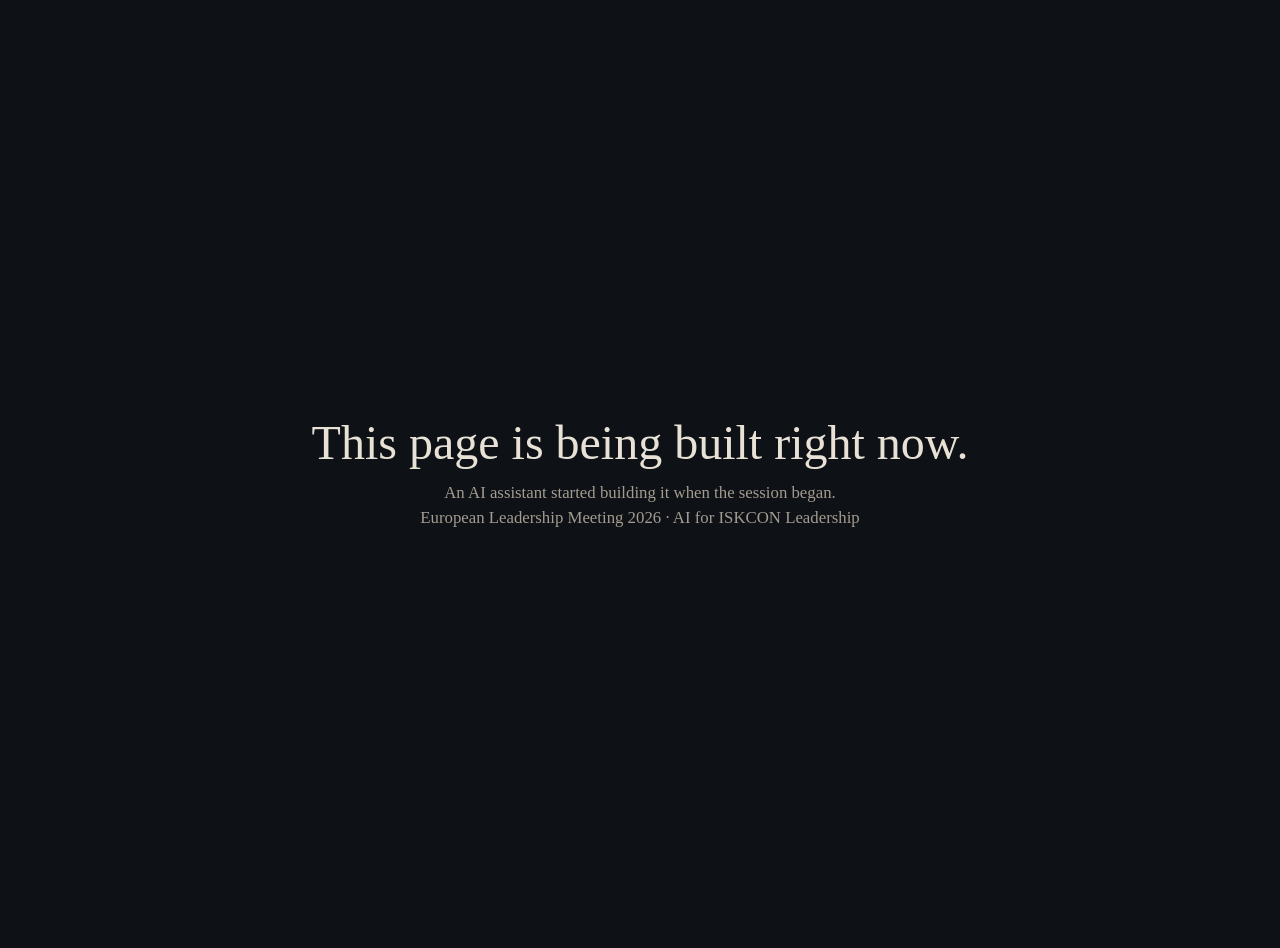
==== commit 60430b48: "chore(live): заглушката се връща след репетиция Защо: след пробно изграждане залата трябва да види п" ====
--- a/index.html
+++ b/index.html
@@ -2,598 +2,21 @@
 <html lang="en">
 <head>
 <meta charset="utf-8">
-<meta name="viewport" content="width=device-width, initial-scale=1, viewport-fit=cover">
-<title>AI for ISKCON Leadership · a field guide · ELM 2026</title>
-<meta name="description" content="Part one of the AI session at the European Leadership Meeting 2026, set as a printed field guide for leaders.">
-<link rel="icon" href="data:image/svg+xml,<svg xmlns='http://www.w3.org/2000/svg' viewBox='0 0 32 32'><rect width='32' height='32' fill='%23EDE8DD'/><path d='M7 24 L25 8' stroke='%23B3321C' stroke-width='3'/></svg>">
-<link rel="stylesheet" href="scrollcraft.css">
+<meta name="viewport" content="width=device-width, initial-scale=1">
+<title>Being built live · ELM 2026</title>
 <style>
-  :root {
-    --sc-canvas:     #EDE8DD;
-    --sc-surface:    #E3DDD0;
-    --sc-ink:        #1B1A17;
-    --sc-ink-soft:   #57534B;
-    --sc-accent:     #B3321C;
-    --sc-accent-ink: #EDE8DD;
-    --sc-font-display: "Helvetica Neue", "Arial Nova", "Segoe UI", Arial, sans-serif;
-    --sc-font-text:    Charter, "Bitstream Charter", "Sitka Text", Cambria, Georgia, serif;
-    --sc-font-mono:    ui-monospace, "Cascadia Mono", Consolas, "SF Mono", monospace;
-    --rail: 11rem;
-    --night: #17150F;
-    --night-ink: #EDE8DD;
-    --night-soft: #B9B2A4;
-    --pencil-night: #E57259;
-  }
-  html { background: var(--sc-canvas); }
-  body { margin: 0; background: var(--sc-canvas); color: var(--sc-ink); font-family: var(--sc-font-text); }
-  a { color: inherit; text-decoration-thickness: 1px; text-underline-offset: 0.18em; }
-  a:hover { color: var(--sc-accent); }
-  :focus-visible { outline: 2px solid var(--sc-accent); outline-offset: 3px; }
-  .mono { font-family: var(--sc-font-mono); font-size: 0.78rem; letter-spacing: 0.06em; text-transform: uppercase; }
-  .skip { position: absolute; left: -999px; top: 0; }
-  .skip:focus { left: 1rem; top: 1rem; z-index: 99; background: var(--sc-ink); color: var(--sc-canvas); padding: .5rem .8rem; }
-
-  /* ---------- folio: the margin is the navigation ---------- */
-  .folio { position: fixed; z-index: 40; left: 0; top: 0; bottom: 0; width: var(--rail);
-           border-right: 1px solid rgba(27,26,23,.18); background: var(--sc-canvas);
-           padding: 1.6rem 1.1rem; box-sizing: border-box; display: flex; flex-direction: column; gap: 1.4rem; transition: background-color .4s ease, color .4s ease; }
-  .folio__mark { font-family: var(--sc-font-display); font-weight: 700; font-size: .95rem; line-height: 1.15; letter-spacing: -.01em; text-decoration: none; }
-  .folio__now { font-family: var(--sc-font-display); }
-  .folio__num { display: block; font-size: 2.6rem; font-weight: 300; line-height: 1; letter-spacing: -.03em; }
-  .folio__title { display: block; font-size: .9rem; margin-top: .35rem; line-height: 1.25; }
-  .folio ol { list-style: none; margin: auto 0 0; padding: 0; display: grid; gap: .15rem; }
-  .folio li a { display: flex; gap: .55rem; align-items: center; padding: .3rem 0; text-decoration: none; font-family: var(--sc-font-mono); font-size: .72rem; letter-spacing: .05em; color: var(--sc-ink-soft); }
-  .folio li a::before { content: ""; width: .7rem; height: .7rem; border: 1px solid currentColor; flex: none; }
-  .folio li a.is-passed { color: var(--sc-ink); }
-  .folio li a.is-passed::before { background: linear-gradient(135deg, transparent 44%, var(--sc-accent) 45% 58%, transparent 59%); border-color: var(--sc-ink); }
-  .folio li a.is-now { color: var(--sc-accent); }
-  body.is-night .folio { background: var(--night); color: var(--night-ink); border-color: rgba(237,232,221,.18); }
-  body.is-night .folio li a { color: var(--night-soft); }
-  body.is-night .folio li a.is-passed, body.is-night .folio li a.is-now { color: var(--night-ink); }
-
-  main { margin-left: var(--rail); }
-  .wrap { max-width: 68rem; margin: 0 auto; padding: 0 clamp(1.25rem, 4vw, 3.5rem); }
-  .ch { padding: clamp(4rem, 10vh, 7rem) 0; }
-  .ch--alt { background: var(--sc-surface); }
-  .ch h2 { font-family: var(--sc-font-display); font-weight: 700; letter-spacing: -.025em; line-height: 1.02; font-size: clamp(2rem, 4.4vw, 3.6rem); margin: 0 0 1.4rem; max-width: 18ch; }
-  .ch h3 { font-family: var(--sc-font-display); font-weight: 700; font-size: 1.15rem; letter-spacing: -.01em; margin: .2rem 0 .5rem; line-height: 1.2; }
-  .kicker { color: var(--sc-accent); margin: 0 0 .9rem; }
-  .lede { font-size: clamp(1.15rem, 1.6vw, 1.35rem); line-height: 1.5; max-width: 40rem; }
-  p { line-height: 1.6; }
-  .band { margin: 3rem 0 0; padding: 1.2rem 0 0; border-top: 2px solid var(--sc-ink); font-family: var(--sc-font-display); font-weight: 500; font-size: clamp(1.2rem, 2vw, 1.6rem); line-height: 1.3; max-width: 44rem; letter-spacing: -.01em; }
-  .links { margin: 1.6rem 0 0; padding: 0; list-style: none; display: grid; gap: .45rem; }
-  .links a { font-family: var(--sc-font-mono); font-size: .82rem; letter-spacing: .02em; }
-  .links a::before { content: "\2192\00a0"; color: var(--sc-accent); }
-
-  /* ---------- title page ---------- */
-  .title { min-height: 100vh; min-height: 100svh; display: grid; align-content: space-between; padding: clamp(1.6rem, 5vh, 3rem) 0; box-sizing: border-box; }
-  .title__top { display: flex; justify-content: space-between; gap: 1rem; flex-wrap: wrap; border-bottom: 1px solid var(--sc-ink); padding-bottom: .8rem; }
-  .title h1 { font-family: var(--sc-font-display); font-weight: 700; letter-spacing: -.045em; line-height: .9; font-size: clamp(3.2rem, 10.5vw, 9.6rem); margin: 0; max-width: 9ch; }
-  .title h1 em { font-style: normal; color: var(--sc-accent); }
-  .title__sub { font-size: clamp(1.1rem, 1.8vw, 1.5rem); max-width: 30rem; margin: 1.4rem 0 0; line-height: 1.4; }
-  .title__foot { display: grid; grid-template-columns: 1fr auto; gap: 1rem; align-items: end; border-top: 1px solid var(--sc-ink); padding-top: .8rem; }
-  .title__foot p { margin: 0; }
-  .compass { width: clamp(4.5rem, 9vw, 7rem); height: auto; }
-
-  /* ---------- chapter plates: hard cut to ink ---------- */
-  .plate { background: var(--night); color: var(--night-ink); }
-  .plate__ink { min-height: 62vh; display: grid; align-content: end; padding: 3rem clamp(1.25rem, 4vw, 3.5rem) 3.2rem; box-sizing: border-box; max-width: 68rem; margin: 0 auto; }
-  .plate__num { font-family: var(--sc-font-display); font-weight: 300; font-size: clamp(5rem, 16vw, 13rem); line-height: .85; letter-spacing: -.05em; color: var(--pencil-night); padding-top: .1em; }
-  .plate__title { font-family: var(--sc-font-display); font-weight: 700; font-size: clamp(1.8rem, 4vw, 3.2rem); letter-spacing: -.03em; line-height: 1.05; margin: .6rem 0 0; max-width: 20ch; }
-
-  /* ---------- I: figures in prose ---------- */
-  .figs { display: grid; grid-template-columns: repeat(3, 1fr); gap: 0; margin: 2.5rem 0; border-top: 1px solid var(--sc-ink); }
-  .fig { padding: 1.4rem 1.4rem 1.2rem 0; border-right: 1px solid rgba(27,26,23,.2); }
-  .fig + .fig { padding-left: 1.4rem; }
-  .fig:last-child { border-right: 0; }
-  .fig__n { font-family: var(--sc-font-display); font-weight: 300; font-size: clamp(3rem, 6vw, 5.2rem); line-height: 1; letter-spacing: -.04em; display: block; }
-  .fig__n small { font-size: .5em; }
-  .fig p { margin: .6rem 0 .4rem; }
-  .src { color: var(--sc-ink-soft); font-size: .72rem; line-height: 1.4; display: block; }
-  .notes { display: grid; grid-template-columns: repeat(3, 1fr); gap: 1.6rem; margin-top: 2.5rem; }
-  .note { border-left: 3px solid var(--sc-accent); padding-left: 1rem; }
-  .note p { margin: 0; }
-  .cards { display: grid; grid-template-columns: repeat(3, 1fr); gap: 1.6rem; margin-top: 2rem; }
-  .cards--4 { grid-template-columns: repeat(2, 1fr); }
-  .card { border-top: 1px solid var(--sc-ink); padding-top: .9rem; }
-  .card p { margin: 0; }
-
-  /* ---------- II: ledger ---------- */
-  .ledger { width: 100%; border-collapse: collapse; margin-top: 2rem; font-size: 1rem; }
-  .ledger th { text-align: left; font-family: var(--sc-font-mono); font-weight: 400; font-size: .74rem; letter-spacing: .08em; text-transform: uppercase; padding: .6rem .8rem .6rem 0; border-bottom: 2px solid var(--sc-ink); }
-  .ledger td { padding: .85rem .8rem .85rem 0; border-bottom: 1px solid rgba(27,26,23,.2); vertical-align: top; line-height: 1.45; }
-  .ledger td:first-child { font-family: var(--sc-font-display); font-weight: 700; width: 18%; }
-  .ledger td:last-child { color: var(--sc-accent); }
-
-  /* ---------- III: voice ---------- */
-  .voice { position: relative; overflow: hidden; }
-  .voice__rings { position: absolute; right: -8rem; top: 4rem; width: 34rem; height: 34rem; pointer-events: none; opacity: .5; }
-  .demo { background: var(--sc-ink); color: var(--sc-canvas); padding: 1.6rem 1.8rem; max-width: 44rem; margin: 2rem 0; position: relative; }
-  .demo p { margin: 0 0 .8rem; } .demo p:last-child { margin: 0; }
-  .demo .mono { color: #E57259; display: block; margin-bottom: .8rem; }
-
-  /* ---------- IV: steps + drawer ---------- */
-  .steps { counter-reset: s; list-style: none; padding: 0; margin: 2rem 0 0; display: grid; grid-template-columns: repeat(3, 1fr); gap: 1.6rem; }
-  .steps li { counter-increment: s; border-top: 1px solid var(--sc-ink); padding-top: .9rem; }
-  .steps li::before { content: counter(s, upper-roman); font-family: var(--sc-font-mono); color: var(--sc-accent); font-size: .8rem; display: block; margin-bottom: .4rem; }
-  .steps p { margin: 0; }
-  .prompt { font-family: var(--sc-font-mono); font-size: .9rem; line-height: 1.55; background: rgba(27,26,23,.05); border-left: 3px solid var(--sc-ink); padding: .9rem 1rem; margin: .6rem 0 0; }
-  .prompt--weak { border-left-color: var(--sc-accent); text-decoration: line-through; text-decoration-color: rgba(179,50,28,.6); }
-
-  .drawer [data-sc-stage] { background: var(--sc-surface); display: flex; align-items: center; }
-  .rail { display: flex; gap: 1.2rem; padding: 0 clamp(1.25rem, 4vw, 3.5rem); align-items: stretch; }
-  .rail > * { flex: none; }
-  .rail__lead { width: min(24rem, 78vw); align-self: center; }
-  .rail__lead h2 { font-family: var(--sc-font-display); font-weight: 700; letter-spacing: -.025em; line-height: 1.02; font-size: clamp(1.9rem, 3.4vw, 2.8rem); margin: 0 0 1rem; }
-  .term { width: clamp(13rem, 19vw, 16rem); min-height: 15rem; background: var(--sc-canvas); border: 1px solid var(--sc-ink); padding: 1.1rem; box-sizing: border-box; display: flex; flex-direction: column; justify-content: space-between; text-decoration: none; box-shadow: 0 10px 24px -14px rgba(27,26,23,.45); }
-  .term:hover { background: var(--sc-ink); color: var(--sc-canvas); }
-  .term b { font-family: var(--sc-font-display); font-size: 1.6rem; letter-spacing: -.02em; line-height: 1.05; font-weight: 700; }
-  .term span { font-family: var(--sc-font-mono); font-size: .7rem; letter-spacing: .04em; word-break: break-all; }
-  .rail__end { width: min(22rem, 78vw); align-self: center; }
-  .rail__end p { margin: 0 0 1rem; font-family: var(--sc-font-display); font-weight: 500; font-size: 1.25rem; line-height: 1.3; }
-
-  @media (prefers-reduced-motion: no-preference) {
-    .rail .term { opacity: calc(.55 + .45 * clamp(0, (var(--sc-p, 0) * 11 - var(--i, 0) + 1.5), 1)); transition: opacity .2s linear; }
-  }
-
-  /* ---------- V: the person, quietest spread ---------- */
-  .quiet { background: #F4F1EA; }
-  .quiet h2 { font-weight: 300; }
-  .quiet .cards .card { border-top-color: rgba(27,26,23,.35); }
-
-  /* ---------- VI: six questions (peak) ---------- */
-  .peak { background: var(--night); color: var(--night-ink); }
-  .peak [data-sc-stage] { background: var(--night); overflow: hidden; }
-  .qframe { position: absolute; inset: 0; padding: clamp(1.4rem, 6vh, 3.4rem) clamp(1.25rem, 4vw, 3.5rem); box-sizing: border-box; }
-  .qlist { max-width: 68rem; margin: 0 auto; transform: translate3d(0, calc(var(--sc-p, 0) * var(--over, 0px) * -1), 0); }
-  .qhead { display: flex; justify-content: space-between; align-items: end; gap: 1rem; flex-wrap: wrap; border-bottom: 1px solid rgba(237,232,221,.35); padding-bottom: .9rem; margin-bottom: 1.6rem; }
-  .qhead h2 { font-family: var(--sc-font-display); font-weight: 700; letter-spacing: -.035em; line-height: .95; font-size: clamp(2.2rem, 5vw, 4.4rem); margin: 0; }
-  .qhead .mono { color: var(--pencil-night); }
-  .qgrid { display: grid; grid-template-columns: 1fr 1fr; gap: 1.6rem 3rem; list-style: none; margin: 0; padding: 0; }
-  .q { --t: clamp(0, (var(--sc-p, 0) - var(--at)) * 9, 1); --l: clamp(0, (var(--sc-p, 0) - var(--at) - .05) * 7, 1);
-       opacity: calc(.28 + .72 * var(--t)); }
-  .q__n { font-family: var(--sc-font-display); font-weight: 300; font-size: 2.2rem; line-height: 1; color: var(--pencil-night); float: left; margin: 0 .8rem 0 0; }
-  .q h3 { font-family: var(--sc-font-display); font-weight: 700; font-size: 1.15rem; margin: 0 0 .35rem; letter-spacing: -.01em; }
-  .q p { margin: 0; color: var(--night-ink); font-size: 1rem; line-height: 1.5; }
-  .owner { display: flex; align-items: end; gap: .7rem; margin-top: .9rem; clear: both; }
-  .owner .mono { font-size: .66rem; color: var(--night-soft); flex: none; }
-  .owner i { display: block; height: 2px; flex: 1; background: var(--pencil-night); transform: scaleX(var(--l)); transform-origin: left center; border-radius: 1px; }
-  .qband { margin: 2.2rem 0 0; font-family: var(--sc-font-display); font-weight: 500; font-size: clamp(1.25rem, 2.2vw, 1.8rem); line-height: 1.25; letter-spacing: -.01em; max-width: 36rem; opacity: calc(.28 + .72 * clamp(0, (var(--sc-p, 0) - .86) * 9, 1)); }
-  @media (prefers-reduced-motion: reduce) {
-    .q, .qband { opacity: 1; }
-    .owner i { transform: none; }
-  }
-
-  /* ---------- colophon ---------- */
-  .colophon { padding: clamp(4rem, 10vh, 7rem) 0 2.5rem; border-top: 6px double var(--sc-ink); }
-  .ask { font-family: var(--sc-font-display); font-weight: 700; letter-spacing: -.035em; line-height: 1; font-size: clamp(2.2rem, 5.6vw, 4.8rem); margin: 0; max-width: 16ch; }
-  .ask em { font-style: normal; color: var(--sc-accent); }
-  .who { margin: 1.4rem 0 0; }
-  .res { margin-top: 4rem; display: grid; grid-template-columns: 14rem 1fr; gap: 2rem; border-top: 1px solid var(--sc-ink); padding-top: 1.4rem; }
-  .res h2 { font-family: var(--sc-font-display); font-size: 1.3rem; letter-spacing: -.01em; margin: 0; line-height: 1.2; }
-  .res ul { columns: 2; column-gap: 2.4rem; list-style: none; margin: 0; padding: 0; }
-  .res li { break-inside: avoid; padding: .35rem 0; border-bottom: 1px solid rgba(27,26,23,.15); font-size: .95rem; }
-  .imprint { margin-top: 3rem; display: flex; justify-content: space-between; gap: 1rem; flex-wrap: wrap; color: var(--sc-ink-soft); border-top: 1px solid rgba(27,26,23,.2); padding-top: 1rem; }
-
-  /* ---------- phone ---------- */
-  @media (max-width: 820px) {
-    :root { --rail: 0px; }
-    .folio { bottom: auto; right: 0; width: auto; height: 3rem; flex-direction: row; align-items: center; padding: 0 1rem; gap: .8rem; border-right: 0; border-bottom: 1px solid rgba(27,26,23,.18); }
-    .folio__mark { font-size: .8rem; }
-    .folio__now { display: flex; align-items: baseline; gap: .5rem; margin-left: auto; }
-    .folio__num { font-size: 1.1rem; font-weight: 700; }
-    .folio__title { margin: 0; font-size: .8rem; max-width: 12rem; white-space: nowrap; overflow: hidden; text-overflow: ellipsis; }
-    .folio ol { display: none; }
-    main { padding-top: 3rem; }
-    .title { min-height: calc(100svh - 3rem); }
-    .figs, .notes, .cards, .cards--4, .steps { grid-template-columns: 1fr; }
-    .fig, .fig + .fig { padding: 1.1rem 0; border-right: 0; border-bottom: 1px solid rgba(27,26,23,.2); }
-    .ledger thead { display: none; }
-    .ledger, .ledger tbody, .ledger tr, .ledger td { display: block; width: auto !important; }
-    .ledger tr { border-bottom: 1px solid rgba(27,26,23,.25); padding: .8rem 0; }
-    .ledger td { border: 0; padding: .15rem 0; }
-    .qgrid { grid-template-columns: 1fr; gap: 1.3rem; }
-    .qframe { padding-top: 4rem; }
-    .res { grid-template-columns: 1fr; }
-    .res ul { columns: 1; }
-    .voice__rings { width: 20rem; height: 20rem; right: -9rem; opacity: .35; }
-  }
+  html, body { height: 100%; margin: 0; }
+  body { display: grid; place-items: center; background: #0e1116; color: #e8e2d6;
+         font-family: Georgia, 'Times New Roman', serif; text-align: center; padding: 1.5rem; }
+  h1 { font-weight: normal; font-size: clamp(1.8rem, 6vw, 3rem); margin: 0 0 .8rem; }
+  p { color: #a39c90; margin: .3rem 0; font-size: 1.05rem; }
 </style>
 </head>
 <body>
-<a class="skip" href="#top">Skip to content</a>
-<span data-sc-progress></span>
-
-<nav class="folio" aria-label="Chapters">
-  <a class="folio__mark" href="#top">ELM 2026<br>Field guide</a>
-  <div class="folio__now" aria-live="polite"><span class="folio__num" id="folioNum">0</span><span class="folio__title" id="folioTitle">Title page</span></div>
-  <ol>
-    <li><a href="#ch1" data-ch="ch1">I · Where we stand</a></li>
-    <li><a href="#ch2" data-ch="ch2">II · Gains, risks</a></li>
-    <li><a href="#ch3" data-ch="ch3">III · Whose voice</a></li>
-    <li><a href="#ch4" data-ch="ch4">IV · Our own work</a></li>
-    <li><a href="#ch5" data-ch="ch5">V · The person</a></li>
-    <li><a href="#ch6" data-ch="ch6">VI · Six questions</a></li>
-    <li><a href="#ch7" data-ch="ch7">VII · The request</a></li>
-  </ol>
-</nav>
-
-<main id="top">
-
-  <!-- Title page (slide 01) -->
-  <header class="wrap title" data-folio="0|Title page">
-    <div class="title__top mono"><span>European Leadership Meeting · 2026</span><span>Part one of two</span></div>
-    <div class="sc-stack" data-sc-in data-sc-stagger="60">
-      <h1>AI for ISKCON <em>Leadership</em></h1>
-      <p class="title__sub">Leadership, governance and organisational application</p>
-    </div>
-    <div class="title__foot">
-      <p class="mono">New Mayapur, France · 26–27 September 2026 · presenter Pitambara dasa</p>
-      <svg class="compass" viewBox="0 0 100 100" aria-hidden="true" fill="none" stroke="#1B1A17" stroke-width="1">
-        <circle cx="50" cy="50" r="46"/><circle cx="50" cy="50" r="30" stroke-dasharray="2 3"/>
-        <path d="M50 4 V96 M4 50 H96" stroke-opacity=".35"/>
-        <path d="M50 12 L57 50 L50 88 L43 50 Z" fill="#1B1A17" fill-opacity=".08"/>
-        <path d="M50 12 L57 50 L43 50 Z" fill="#B3321C" stroke="#B3321C"/>
-      </svg>
-    </div>
-  </header>
-
-  <!-- Plate I -->
-  <section class="plate" data-sc-act="flow" id="ch1" data-folio="I|Where we stand">
-    <div class="plate__ink" data-sc-reveal="left" data-sc-reveal-at="0.05 0.4">
-      <span class="plate__num" aria-hidden="true">I</span>
-      <p class="plate__title">Where we stand</p>
-    </div>
-  </section>
-
-  <!-- Slide 02 -->
-  <section class="ch" data-folio="I|Where we stand">
-    <div class="wrap">
-      <p class="kicker mono">Leadership &amp; organisation</p>
-      <div class="sc-stack" data-sc-in data-sc-stagger="60"><h2>AI Is Already Inside the Organisation</h2></div>
-      <div class="figs">
-        <div class="fig"><span class="fig__n"><span data-sc-count="0 88">88</span><small>%</small></span>
-          <p>of surveyed organisations report using AI in at least one business function</p>
-          <span class="src mono">Stanford AI Index 2026 · adoption figure via McKinsey</span></div>
-        <div class="fig"><span class="fig__n"><span data-sc-count="0 362">362</span></span>
-          <p>AI incidents recorded in 2025, against 233 in 2024</p>
-          <span class="src mono">Stanford AI Index 2026</span></div>
-        <div class="fig"><span class="fig__n"><span data-sc-count="0 7">7</span><small>%</small></span>
-          <p>of surveyed nonprofits report major gains in capacity and strategic priorities</p>
-          <span class="src mono">Virtuous 2026 report · 346 nonprofits</span></div>
-      </div>
-      <div class="notes sc-stack" data-sc-in data-sc-stagger="70">
-        <div class="note"><h3>The gap</h3><p>Use is common. Measured benefit and control are rare.</p></div>
-        <div class="note"><h3>The condition</h3><p>It arrives through email, documents, search and meeting tools, without anyone deciding to adopt it.</p></div>
-        <div class="note"><h3>The consequence</h3><p>If no policy exists, staff invent one.</p></div>
-      </div>
-    </div>
-  </section>
-
-  <!-- Slide 03 -->
-  <section class="ch ch--alt" data-folio="I|Where we stand">
-    <div class="wrap">
-      <p class="kicker mono">Risk we carry</p>
-      <h2>When the Assistant Can Act</h2>
-      <div class="cards sc-stack" data-sc-in data-sc-stagger="70">
-        <div class="card"><p class="mono">Full control</p><h3>Permission is the real setting</h3><p>Given access, an assistant can open, change and delete files, send messages and reach connected systems. The account it borrows decides how far it reaches.</p></div>
-        <div class="card"><p class="mono">Unattended</p><h3>No one is watching</h3><p>Left running alone, it continues past its first mistake. A wrong instruction repeated quickly is harder to undo than a wrong sentence.</p></div>
-        <div class="card"><p class="mono">The boundary</p><h3>Limits are agreed first</h3><p>Decide in advance which actions need confirmation, which information stays out, and who is able to stop a run that has started.</p></div>
-      </div>
-      <p class="band">One authorised assistant reaches further than one person's desk. Its limits are agreed before the task begins.</p>
-    </div>
-  </section>
-
-  <!-- Plate II -->
-  <section class="plate" data-sc-act="flow" id="ch2" data-folio="II|Gains and risks">
-    <div class="plate__ink" data-sc-reveal="left" data-sc-reveal-at="0.05 0.4">
-      <span class="plate__num" aria-hidden="true">II</span>
-      <p class="plate__title">What we gain, what we risk</p>
-    </div>
-  </section>
-
-  <!-- Slide 04 -->
-  <section class="ch" data-folio="II|Gains and risks">
-    <div class="wrap">
-      <p class="kicker mono">Benefits and costs</p>
-      <h2>Benefits and Risks of AI in Our Work</h2>
-      <p class="lede">Each use needs someone who checks the result and takes responsibility.</p>
-      <table class="ledger">
-        <thead><tr><th scope="col">Area</th><th scope="col">What we gain</th><th scope="col">Risk without review</th></tr></thead>
-        <tbody>
-          <tr><td>Drafting</td><td>Faster letters, minutes and reports</td><td>Unreviewed messages sent in our name</td></tr>
-          <tr><td>Language</td><td>Drafts in more languages</td><td>Errors in meaning and terminology</td></tr>
-          <tr><td>Memory</td><td>Searchable resolutions and records</td><td>Invented quotations and wrong references</td></tr>
-          <tr><td>Analysis</td><td>Faster research and comparison</td><td>Unsupported conclusions that sound certain</td></tr>
-          <tr><td>Capacity</td><td>More time for devotee care and service</td><td>Fewer opportunities to train successors</td></tr>
-          <tr><td>Voice</td><td>Easier access to recordings and texts</td><td>Fabricated words in a familiar voice</td></tr>
-          <tr><td>Suppliers</td><td>Capability we do not have to build</td><td>Dependence on a few providers and their terms</td></tr>
-          <tr><td>Rules</td><td>Clear expectations once they are set</td><td>Requirements in Europe keep changing by use case</td></tr>
-        </tbody>
-      </table>
-    </div>
-  </section>
-
-  <!-- Plate III -->
-  <section class="plate" data-sc-act="flow" id="ch3" data-folio="III|Whose voice">
-    <div class="plate__ink" data-sc-reveal="left" data-sc-reveal-at="0.05 0.4">
-      <span class="plate__num" aria-hidden="true">III</span>
-      <p class="plate__title">Whose voice, and how we know</p>
-    </div>
-  </section>
-
-  <!-- Slides 05 + 06 -->
-  <section class="ch voice" data-sc-act="flow" data-folio="III|Whose voice">
-    <svg class="voice__rings" viewBox="0 0 200 200" aria-hidden="true" fill="none" stroke="#1B1A17" data-sc-parallax="-1.4">
-      <circle cx="100" cy="100" r="96" stroke-opacity=".25"/><circle cx="100" cy="100" r="78" stroke-opacity=".3"/>
-      <circle cx="100" cy="100" r="60" stroke-opacity=".35"/><circle cx="100" cy="100" r="42" stroke-opacity=".45"/>
-      <circle cx="100" cy="100" r="24" stroke="#B3321C"/>
-      <path d="M40 100 h12 l4 -18 l6 36 l6 -52 l6 60 l6 -40 l6 22 l6 -10 l4 2 h54" stroke="#B3321C" stroke-width="1.4"/>
-    </svg>
-    <div class="wrap">
-      <p class="kicker mono">Demonstration</p>
-      <h2>Whose Voice Is It?</h2>
-      <div class="demo">
-        <span class="mono">Played in the room only</span>
-        <p>A labelled AI demonstration is played here in the room: a familiar face and a familiar voice saying words that were never spoken. The recording is not published. Permission from BBT covers the room only.</p>
-        <p>The point it makes: a recognisable face and a recognisable voice do not by themselves establish where the words came from. The next slide shows what can be done about that.</p>
-      </div>
-
-      <h2 style="margin-top:4rem">Digital Verification for Images, Audio and Video</h2>
-      <div class="cards cards--4 sc-stack" data-sc-in data-sc-stagger="70">
-        <div class="card"><p class="mono">Digital profiles and signatures</p><h3>A digital profile for each file</h3><p>Record each original’s source details and file hash. BBT Archive can digitally sign the record. A checking tool then compares the hash and verifies the signature.</p></div>
-        <div class="card"><p class="mono">Checking quotations</p><h3>AI finds the source</h3><p>AI finds exact passages and context in BBT Archive. A quotation absent after a full check is suspect. Voice similarity alone cannot authenticate a recording.</p></div>
-        <div class="card"><p class="mono">The prior question</p><h3>Should such a tool exist?</h3><p>Before we ask whether an “ask Prabhupāda” service answers accurately, we must ask whether it should exist. A synthesised reply in his person is not his instruction, and devotees may not hear the difference.</p></div>
-        <div class="card"><p class="mono">Platforms and law</p><h3>Platform action and legal rights</h3><p>Content ID matches reused recordings. Rights holders can pursue infringements. EU rules require disclosure of covered deepfakes.</p></div>
-      </div>
-      <p class="band">Approved tools should cite the Archive and separate quotation from summary. Whether a personified tool is permitted at all is a decision of its own.</p>
-    </div>
-  </section>
-
-  <!-- Plate IV -->
-  <section class="plate" data-sc-act="flow" id="ch4" data-folio="IV|Our own work">
-    <div class="plate__ink" data-sc-reveal="left" data-sc-reveal-at="0.05 0.4">
-      <span class="plate__num" aria-hidden="true">IV</span>
-      <p class="plate__title">From our own work</p>
-    </div>
-  </section>
-
-  <!-- Slide 07 -->
-  <section class="ch" data-folio="IV|Our own work">
-    <div class="wrap">
-      <p class="kicker mono">Internal case</p>
-      <h2>AI Checks in Our Book Production</h2>
-      <div class="cards cards--4 sc-stack" data-sc-in data-sc-stagger="70">
-        <div class="card"><p class="mono">Our workflow</p><h3>Human translation first</h3><p>A finished chapter from a human translator, with normal editorial work. The defined checks run afterwards, never instead.</p></div>
-        <div class="card"><p class="mono">What the checks found</p><h3>Twelve titles, about 2,000 findings</h3><p>Findings are ordered by severity. The editor accepts or rejects each one, and the confirmed errors are fewer.</p></div>
-        <div class="card"><p class="mono">The largest case</p><h3>913,000 lines, 50,000 corrections</h3><p>A Bulgarian hyphenation dictionary. By hand, two hours a day for three years. With these checks, two hours a day for three weeks.</p></div>
-        <div class="card"><p class="mono">The precedent</p><h3>The tools have changed before</h3><p>His Guru Mahārāja called the printing press the bṛhad-mṛdaṅga, the great drum. He dictated these books into a machine. The tools changed; the responsibility did not.</p></div>
-      </div>
-      <p class="band">The machine finds. The editor decides.</p>
-      <ul class="links">
-        <li><a href="https://haripetrov-stack.github.io/elm-2026-site/files/qa-report-sample.html">Sample report: the diacritics check of Śrī Īśopaniṣad</a></li>
-        <li><a href="https://haripetrov-stack.github.io/elm-2026-site/files/prompt-translation-check.txt">The prompt behind the meaning check</a></li>
-      </ul>
-    </div>
-  </section>
-
-  <!-- Slide 08 -->
-  <section class="ch ch--alt" data-folio="IV|Our own work">
-    <div class="wrap">
-      <p class="kicker mono">Demonstration</p>
-      <h2>Questions Answered with Source References</h2>
-      <ol class="steps sc-stack" data-sc-in data-sc-stagger="70">
-        <li><h3>A prepared demo collection.</h3><p>50 files with about 23 million words, prepared for this demonstration. The manifest describes this collection’s scope.</p></li>
-        <li><h3>One question, asked precisely.</h3><p>“What did he say about children” returns a thousand statements. A defined question returns a passage we can open and read.</p></li>
-        <li><h3>References we can inspect.</h3><p>Open the cited verse, letter or transcript. Read the surrounding passage and distinguish quotations from the model’s summary.</p></li>
-      </ol>
-      <p class="band">This demo illustrates source checking. BBT Archive remains the reference.</p>
-      <ul class="links"><li><a href="https://haripetrov-stack.github.io/elm-2026-site/files/notebooklm-corpus-MANIFEST.md">The corpus manifest</a></li></ul>
-    </div>
-  </section>
-
-  <!-- Slide 09: steps -->
-  <section class="ch" data-folio="IV|Our own work">
-    <div class="wrap">
-      <p class="kicker mono">Demonstration</p>
-      <h2>A Searchable Draft of the ISKCON Law Book</h2>
-      <ol class="steps sc-stack" data-sc-in data-sc-stagger="70">
-        <li><h3>Ordered in 1995.</h3><p>A 1995 GBC resolution called for a consolidated Law Book. This demonstration uses the 2018 edition as its starting point.</p></li>
-        <li><h3>Assembled overnight.</h3><p>Published resolutions from 2019 to 2026 organised under the book’s chapters, with references to the source documents.</p></li>
-        <li><h3>A draft, and nothing more.</h3><p>An unapproved working draft. An authorised committee must review which provisions remain in force and resolve conflicts.</p></li>
-      </ol>
-    </div>
-  </section>
-
-  <!-- Slide 09: the drawer of search terms (pan) -->
-  <section class="drawer" data-sc-act="pan" data-sc-span="3.4" data-folio="IV|Our own work">
-    <div data-sc-stage>
-      <div class="rail" data-sc-pan="0.04">
-        <div class="rail__lead">
-          <p class="mono kicker">The Law Book draft</p>
-          <h2>Try searching</h2>
-          <p>succession · child protection · temple president · zonal secretary · sannyasa · dispute · trustee · vyasa-puja</p>
-        </div>
-        <a class="term" style="--i:1" href="https://haripetrov-stack.github.io/iskcon-law-book/book.html?q=succession"><b>succession</b><span>book.html?q=succession</span></a>
-        <a class="term" style="--i:2" href="https://haripetrov-stack.github.io/iskcon-law-book/book.html?q=child%20protection"><b>child protection</b><span>book.html?q=child%20protection</span></a>
-        <a class="term" style="--i:3" href="https://haripetrov-stack.github.io/iskcon-law-book/book.html?q=temple%20president"><b>temple president</b><span>book.html?q=temple%20president</span></a>
-        <a class="term" style="--i:4" href="https://haripetrov-stack.github.io/iskcon-law-book/book.html?q=zonal%20secretary"><b>zonal secretary</b><span>book.html?q=zonal%20secretary</span></a>
-        <a class="term" style="--i:5" href="https://haripetrov-stack.github.io/iskcon-law-book/book.html?q=sannyasa"><b>sannyasa</b><span>book.html?q=sannyasa</span></a>
-        <a class="term" style="--i:6" href="https://haripetrov-stack.github.io/iskcon-law-book/book.html?q=dispute"><b>dispute</b><span>book.html?q=dispute</span></a>
-        <a class="term" style="--i:7" href="https://haripetrov-stack.github.io/iskcon-law-book/book.html?q=trustee"><b>trustee</b><span>book.html?q=trustee</span></a>
-        <a class="term" style="--i:8" href="https://haripetrov-stack.github.io/iskcon-law-book/book.html?q=vyasa-puja"><b>vyasa-puja</b><span>book.html?q=vyasa-puja</span></a>
-        <div class="rail__end">
-          <p>422 pages with search and source links. Legal and institutional review still matter.</p>
-          <ul class="links">
-            <li><a href="https://haripetrov-stack.github.io/iskcon-law-book/">Open it now · haripetrov-stack.github.io/iskcon-law-book</a></li>
-            <li><a href="https://haripetrov-stack.github.io/iskcon-law-book/iskcon-law-draft-2018-2026.pdf">The same draft as PDF</a></li>
-          </ul>
-        </div>
-      </div>
-    </div>
-  </section>
-
-  <!-- Slide 10 -->
-  <section class="ch" data-folio="IV|Our own work">
-    <div class="wrap">
-      <p class="kicker mono">Practical</p>
-      <h2>Writing the Prompt that Works</h2>
-      <div class="cards sc-stack" data-sc-in data-sc-stagger="70">
-        <div class="card"><p class="mono">Weak</p><h3>Short generic prompt</h3><p class="prompt prompt--weak">“Compare Bulgarian translation and English.”</p><p style="margin-top:.6rem">The answer could belong to anything and is discarded.</p></div>
-        <div class="card"><p class="mono">Strong</p><h3>A defined task</h3><p class="prompt">“You are checking a finished Bulgarian translation against the English original. Both files are attached. List only the places where the meaning differs: the English, the Bulgarian, and the reason, in a table. Change nothing else.”</p></div>
-        <div class="card"><p class="mono">The four parts</p><h3>Role, material, task, form</h3><p>Who it is. What it has in front of it. What is wanted. In what form.</p></div>
-      </div>
-      <p class="band">A useful prompt states the role, source material, task and required format.</p>
-      <ul class="links"><li><a href="https://haripetrov-stack.github.io/elm-2026-site/files/prompt-translation-check.txt">The prompt, ready to adapt</a></li></ul>
-    </div>
-  </section>
-
-  <!-- Slide 11 -->
-  <section class="ch ch--alt" data-folio="IV|Our own work">
-    <div class="wrap">
-      <p class="kicker mono">Demonstration</p>
-      <h2>From Our Own Work</h2>
-      <div class="cards cards--4 sc-stack" data-sc-in data-sc-stagger="70">
-        <div class="card"><p class="mono">Live demonstration</p><h3>Voice Chat</h3><p>Demonstrates a good prompt: precise instructions, given by voice.</p></div>
-        <div class="card"><p class="mono">Built in days</p><h3>Months of specialist work</h3><p>Site structure, code, page templates and batch processing of the audio files. A person chose the recordings, the design and the moment to publish.</p></div>
-      </div>
-      <ul class="links">
-        <li><a href="https://spiritualsoundspace.com">spiritualsoundspace.com</a></li>
-        <li><a href="https://spiritualsound.space">spiritualsound.space</a></li>
-      </ul>
-    </div>
-  </section>
-
-  <!-- Plate V -->
-  <section class="plate" data-sc-act="flow" id="ch5" data-folio="V|The person">
-    <div class="plate__ink" data-sc-reveal="left" data-sc-reveal-at="0.05 0.4">
-      <span class="plate__num" aria-hidden="true">V</span>
-      <p class="plate__title">The person</p>
-    </div>
-  </section>
-
-  <!-- Slides 12 + 13: the quietest spread -->
-  <section class="ch quiet" data-folio="V|The person">
-    <div class="wrap">
-      <p class="kicker mono">A question we own</p>
-      <h2>AI in Devotee Education</h2>
-      <div class="cards cards--4 sc-stack" data-sc-in data-sc-stagger="70">
-        <div class="card"><p class="mono">The assessment</p><h3>Whose work are we assessing?</h3><p>Bhakti-śāstrī and higher qualifications depend on students’ understanding. An essay alone may not establish who wrote it.</p></div>
-        <div class="card"><p class="mono">The style</p><h3>Fluency is not proof</h3><p>Smooth prose, repeated phrasing and reading aloud can raise questions. AI can also imitate an uneven style and deliberate mistakes.</p></div>
-        <div class="card"><p class="mono">The tools</p><h3>Detectors need human review</h3><p>Pangram and GPTZero can flag text. False positives and missed AI text occur. A score or a hidden prompt is insufficient evidence.</p></div>
-        <div class="card"><p class="mono">Our courses</p><h3>Evidence of learning</h3><p>Oral defence, drafts and supervised work help assess understanding. Course leaders should define allowed AI use and disclosure.</p></div>
-      </div>
-      <p class="band">Where is the line for our own courses, and who draws it?</p>
-
-      <p class="kicker mono" style="margin-top:6rem">The human side</p>
-      <h2>What It Costs the Person</h2>
-      <div class="cards sc-stack" data-sc-in data-sc-stagger="70">
-        <div class="card"><p class="mono">The day</p><h3>Work loses its edges</h3><p>A subscription buys capacity, and capacity invites more hours. Morning programme, japa and rest are the first things those hours take.</p></div>
-        <div class="card"><p class="mono">The mind</p><h3>The work moves into the head</h3><p>Less mechanical work, more specifying, judging and checking. That is a heavier kind of tiredness and it is easy to miss in ourselves.</p></div>
-        <div class="card"><p class="mono">The heart</p><h3>Attachment without a person</h3><p>Companion applications answer warmly at any hour, and the young are most exposed. Providers added protections after serious cases; the pull remains.</p></div>
-      </div>
-      <p class="band">We care for devotees. Their attention and their daily sādhana are part of that care.</p>
-    </div>
-  </section>
-
-  <!-- VI: the peak. Slide 14. Owner lines ink from --sc-p. -->
-  <section class="peak" id="ch6" data-sc-act="pin" data-sc-span="4.6" data-folio="VI|Six questions" data-night>
-    <div data-sc-stage>
-      <div class="qframe">
-        <div class="qlist" id="qlist">
-          <div class="qhead">
-            <h2>Six Questions For This Room</h2>
-            <span class="mono">For the tables</span>
-          </div>
-          <ol class="qgrid">
-            <li class="q" style="--at:.02"><span class="q__n">1</span><h3>Image, voice and likeness</h3><p>May anyone generate the image, voice or video of Śrīla Prabhupāda, or of a devotee? Should a tool that answers in his person exist at all?</p><div class="owner"><span class="mono">Named owner</span><i></i></div></li>
-            <li class="q" style="--at:.15"><span class="q__n">2</span><h3>Our education</h3><p>Is AI usage permitted in essays and examinations, and to what extent?</p><div class="owner"><span class="mono">Named owner</span><i></i></div></li>
-            <li class="q" style="--at:.28"><span class="q__n">3</span><h3>Research</h3><p>How far may AI go in the studies and surveys we commission?</p><div class="owner"><span class="mono">Named owner</span><i></i></div></li>
-            <li class="q" style="--at:.41"><span class="q__n">4</span><h3>Devotee data</h3><p>What must never be entered into a public tool?</p><div class="owner"><span class="mono">Named owner</span><i></i></div></li>
-            <li class="q" style="--at:.54"><span class="q__n">5</span><h3>Policy ownership</h3><p>Which policies already exist globally, in Europe and in each yatra? Who is responsible for the gaps?</p><div class="owner"><span class="mono">Named owner</span><i></i></div></li>
-            <li class="q" style="--at:.67"><span class="q__n">6</span><h3>Accountability</h3><p>Who is responsible when AI goes wrong in ISKCON's name?</p><div class="owner"><span class="mono">Named owner</span><i></i></div></li>
-          </ol>
-          <p class="qband">These questions need named owners and an agreed process for decisions.</p>
-        </div>
-      </div>
-    </div>
-  </section>
-
-  <!-- VII: colophon. Slides 15 + 16. -->
-  <section class="colophon" id="ch7" data-folio="VII|The request">
-    <div class="wrap">
-      <p class="kicker mono">What this session asks</p>
-      <h2 class="ask">A Request to Begin Policy Work</h2>
-      <p class="lede" style="margin-top:1.4rem">ELM asks the RGB to begin work on an AI policy for Europe.</p>
-      <p class="who mono">Pitambara dasa · Madayanti Mataji · break · discussion with the whole room</p>
-
-      <div class="res">
-        <div>
-          <p class="kicker mono">Session resources</p>
-          <h2>Resources from Today’s Session</h2>
-          <p style="font-size:.95rem">Check the version date when using a document.</p>
-        </div>
-        <ul>
-          <li><a href="https://haripetrov-stack.github.io/elm-2026-site/files/ELM-AI-presentation-v34.pdf">The slides of part one</a></li>
-          <li><a href="https://haripetrov-stack.github.io/iskcon-law-book/">The Law Book draft</a></li>
-          <li><a href="https://haripetrov-stack.github.io/elm-2026-site/files/notebooklm-corpus-MANIFEST.md">The corpus manifest</a></li>
-          <li><a href="https://haripetrov-stack.github.io/elm-2026-site/files/qa-report-sample.html">Sample QA report</a></li>
-          <li><a href="https://haripetrov-stack.github.io/elm-2026-site/files/prompt-translation-check.txt">The prompt</a></li>
-          <li><a href="https://hai.stanford.edu/ai-index/2026-ai-index-report">Stanford HAI, The 2026 AI Index Report</a></li>
-          <li><a href="https://539405.fs1.hubspotusercontent-na1.net/hubfs/539405/AI%20Report/Virtuous%202026%20Nonprofit%20AI%20Adoption%20Report.pdf">Virtuous, 2026 Nonprofit AI Adoption Report</a></li>
-          <li><a href="https://doi.org/10.6028/NIST.AI.600-1">NIST AI 600-1, Generative AI Profile</a></li>
-          <li><a href="https://csrc.nist.gov/glossary/term/hash_function">NIST, hash function</a></li>
-          <li><a href="https://csrc.nist.gov/glossary/term/digital_signature">NIST, digital signature</a></li>
-          <li><a href="https://spec.c2pa.org/specifications/specifications/2.2/explainer/Explainer.html">C2PA, Content Credentials</a></li>
-          <li><a href="https://support.google.com/youtube/answer/2797370?hl=en">YouTube, Content ID</a></li>
-          <li><a href="https://digital-strategy.ec.europa.eu/en/faqs/transparency-obligations-under-article-50-ai-act">European Commission, Article 50 of the AI Act</a></li>
-          <li><a href="https://arxiv.org/abs/2304.02819">arxiv.org/abs/2304.02819</a></li>
-          <li><a href="https://arxiv.org/abs/2602.05769">arxiv.org/abs/2602.05769</a></li>
-          <li><a href="https://www.commonsensemedia.org/sites/default/files/featured-content/files/justification-for-ai-safeguards-for-kids-2026.pdf">Common Sense Media, AI safeguards for kids, 2026</a></li>
-        </ul>
-      </div>
-      <div class="imprint mono">
-        <span>European Leadership Meeting · 2026 · Part one of two</span>
-        <a href="https://haripetrov-stack.github.io/elm-2026-site/">The first version of the resource page</a>
-      </div>
-    </div>
-  </section>
-
-</main>
-
-<script src="scrollcraft.js"></script>
-<script>
-  ScrollCraft.mount(document.body);
-
-  // Folio: the margin tracks the chapter under the reader and checks off chapters passed.
-  (function () {
-    var num = document.getElementById('folioNum'), title = document.getElementById('folioTitle');
-    var links = Array.prototype.slice.call(document.querySelectorAll('.folio li a'));
-    var order = links.map(function (a) { return a.getAttribute('data-ch'); });
-    var blocks = Array.prototype.slice.call(document.querySelectorAll('[data-folio]'));
-    var chMap = blocks.map(function (el) { var id = el.id && order.indexOf(el.id) > -1 ? el.id : null; if (!id) { var s = el; while (s && !(s.id && order.indexOf(s.id) > -1)) s = s.previousElementSibling; id = s ? s.id : null; } return id; });
-    function update() {
-      var y = innerHeight * 0.35, cur = 0;
-      for (var i = 0; i < blocks.length; i++) { if (blocks[i].getBoundingClientRect().top <= y) cur = i; }
-      var parts = blocks[cur].getAttribute('data-folio').split('|');
-      if (num.textContent !== parts[0]) { num.textContent = parts[0]; title.textContent = parts[1]; }
-      var ci = chMap[cur] ? order.indexOf(chMap[cur]) : -1;
-      links.forEach(function (a, k) { a.classList.toggle('is-passed', k < ci); a.classList.toggle('is-now', k === ci); });
-      document.body.classList.toggle('is-night', blocks[cur].hasAttribute('data-night'));
-    }
-    addEventListener('scroll', update, { passive: true }); addEventListener('resize', update); update();
-  })();
-
-  // Peak: how far the question list must travel inside the held frame.
-  (function () {
-    var list = document.getElementById('qlist'); if (!list) return;
-    function measure() {
-      var frame = list.parentElement, cs = getComputedStyle(frame);
-      var room = frame.clientHeight - parseFloat(cs.paddingTop) - parseFloat(cs.paddingBottom);
-      list.style.setProperty('--over', Math.max(0, list.scrollHeight - room) + 'px');
-    }
-    addEventListener('resize', measure); if (document.fonts) document.fonts.ready.then(measure); measure();
-  })();
-</script>
+  <main>
+    <h1>This page is being built right now.</h1>
+    <p>An AI assistant started building it when the session began.</p>
+    <p>European Leadership Meeting 2026 · AI for ISKCON Leadership</p>
+  </main>
 </body>
 </html>
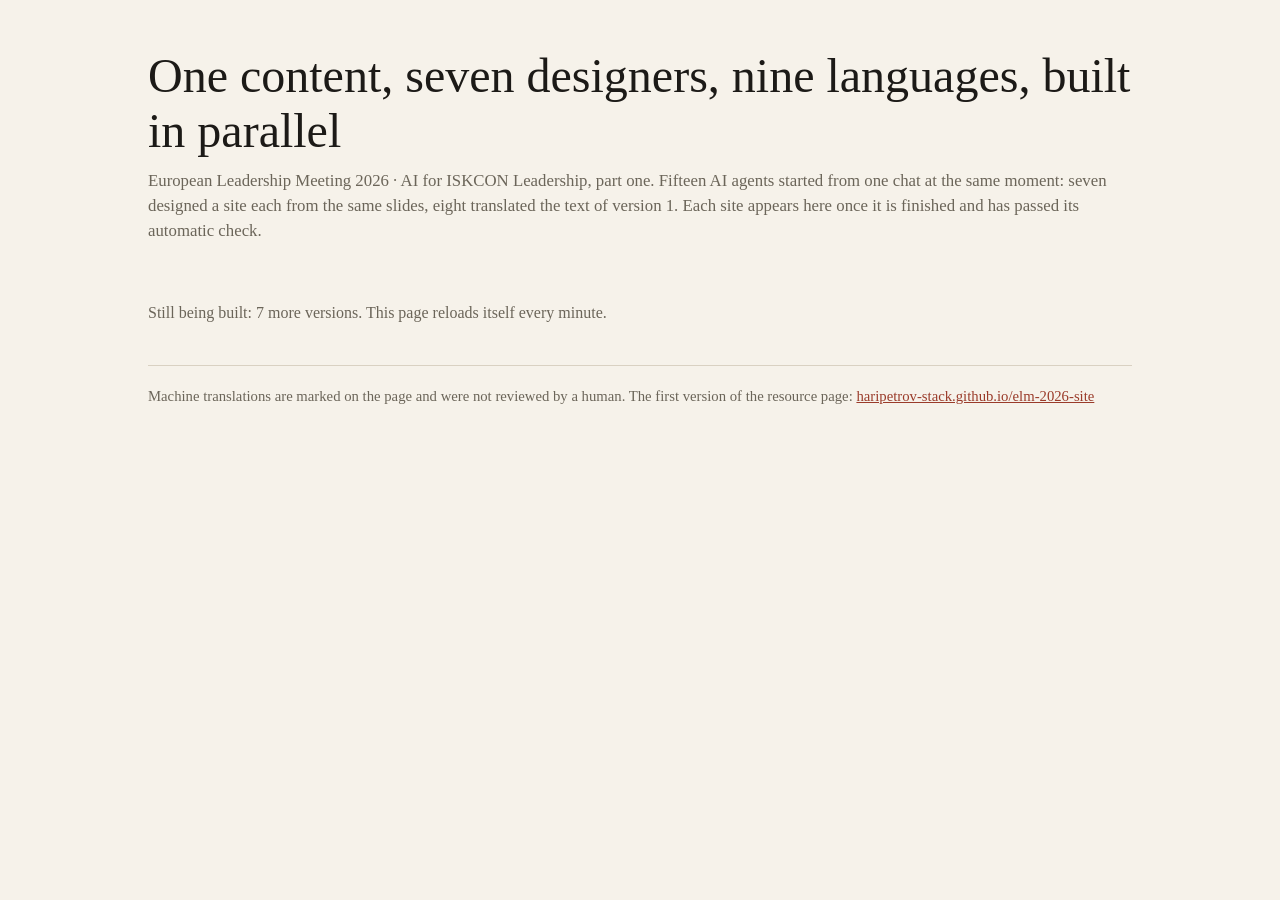
==== commit a9b0f50f: "feat(live): още няма версия на живо Защо: на живо отива само версия с READY.txt, която минава check_" ====
--- a/index.html
+++ b/index.html
@@ -3,20 +3,37 @@
 <head>
 <meta charset="utf-8">
 <meta name="viewport" content="width=device-width, initial-scale=1">
-<title>Being built live · ELM 2026</title>
+<meta http-equiv="refresh" content="60">
+<title>One content, seven designers, nine languages, built in parallel</title>
 <style>
-  html, body { height: 100%; margin: 0; }
-  body { display: grid; place-items: center; background: #0e1116; color: #e8e2d6;
-         font-family: Georgia, 'Times New Roman', serif; text-align: center; padding: 1.5rem; }
-  h1 { font-weight: normal; font-size: clamp(1.8rem, 6vw, 3rem); margin: 0 0 .8rem; }
-  p { color: #a39c90; margin: .3rem 0; font-size: 1.05rem; }
+  :root { --ink: #1c1a17; --paper: #f6f2ea; --muted: #6b6559; --line: #d9d1c2; --accent: #9a3b2a; }
+  * { box-sizing: border-box; }
+  body { margin: 0; background: var(--paper); color: var(--ink); font-family: Georgia, 'Times New Roman', serif; line-height: 1.5; }
+  main { max-width: 64rem; margin: 0 auto; padding: 3rem 1.25rem 4rem; }
+  h1 { font-weight: normal; font-size: clamp(1.9rem, 5vw, 3rem); line-height: 1.15; margin: 0 0 .6rem; }
+  .sub { color: var(--muted); margin: 0 0 2.2rem; font-size: 1.05rem; }
+  .grid { display: grid; gap: 1rem; grid-template-columns: repeat(auto-fill, minmax(17rem, 1fr)); }
+  a.card { display: block; background: #fff; border: 1px solid var(--line); border-radius: 10px; padding: 1.2rem 1.3rem; color: inherit; text-decoration: none; transition: transform .2s, box-shadow .2s; }
+  a.card:hover, a.card:focus-visible { transform: translateY(-3px); box-shadow: 0 10px 24px rgba(0,0,0,.08); }
+  .num { font-family: 'Courier New', monospace; color: var(--accent); font-size: .9rem; letter-spacing: .08em; }
+  .card h2 { font-size: 1.25rem; font-weight: normal; margin: .2rem 0 .4rem; }
+  .card p { margin: 0; color: var(--muted); font-size: .97rem; }
+  .card .langs { margin-top: .6rem; color: var(--ink); font-size: .92rem; }
+  .status { margin: 1.4rem 0 0; color: var(--muted); }
+  footer { margin-top: 2.5rem; color: var(--muted); font-size: .92rem; border-top: 1px solid var(--line); padding-top: 1.2rem; }
+  footer a { color: var(--accent); }
 </style>
 </head>
 <body>
-  <main>
-    <h1>This page is being built right now.</h1>
-    <p>An AI assistant started building it when the session began.</p>
-    <p>European Leadership Meeting 2026 · AI for ISKCON Leadership</p>
-  </main>
+<main>
+  <h1>One content, seven designers, nine languages, built in parallel</h1>
+  <p class="sub">European Leadership Meeting 2026 · AI for ISKCON Leadership, part one. Fifteen AI agents started from one chat at the same moment: seven designed a site each from the same slides, eight translated the text of version 1. Each site appears here once it is finished and has passed its automatic check.</p>
+  <div class="grid">
+  </div>
+  <p class="status">Still being built: 7 more versions. This page reloads itself every minute.</p>
+  <footer>
+    Machine translations are marked on the page and were not reviewed by a human. The first version of the resource page: <a href="https://haripetrov-stack.github.io/elm-2026-site/">haripetrov-stack.github.io/elm-2026-site</a>
+  </footer>
+</main>
 </body>
 </html>
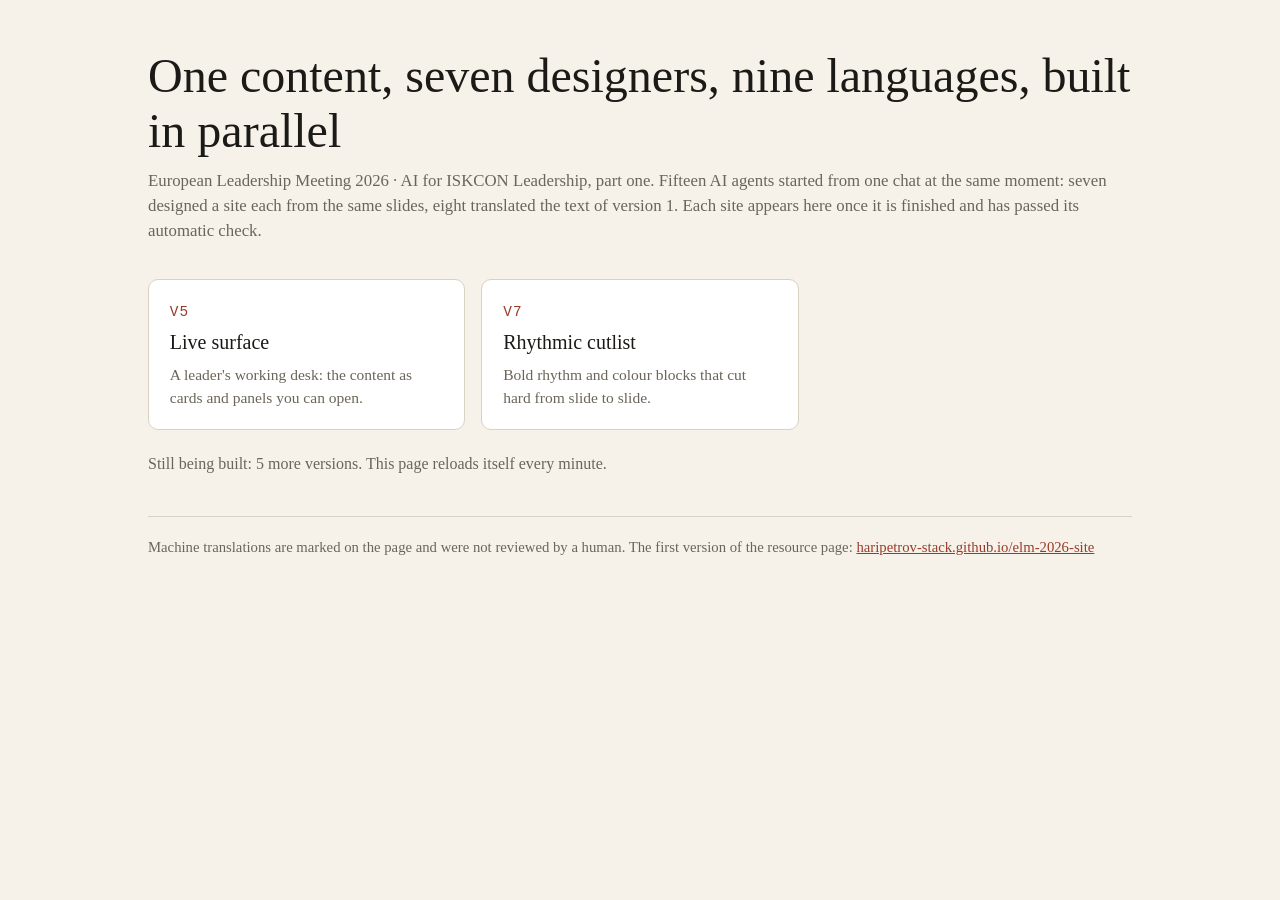
==== commit 8f64c8a7: "feat(live): на живо са v5 и v7 Защо: на живо отива само версия с READY.txt, която минава check_build" ====
--- a/index.html
+++ b/index.html
@@ -29,8 +29,18 @@
   <h1>One content, seven designers, nine languages, built in parallel</h1>
   <p class="sub">European Leadership Meeting 2026 · AI for ISKCON Leadership, part one. Fifteen AI agents started from one chat at the same moment: seven designed a site each from the same slides, eight translated the text of version 1. Each site appears here once it is finished and has passed its automatic check.</p>
   <div class="grid">
+    <a class="card" href="v5/">
+      <span class="num">V5</span>
+      <h2>Live surface</h2>
+      <p>A leader&#x27;s working desk: the content as cards and panels you can open.</p>
+    </a>
+    <a class="card" href="v7/">
+      <span class="num">V7</span>
+      <h2>Rhythmic cutlist</h2>
+      <p>Bold rhythm and colour blocks that cut hard from slide to slide.</p>
+    </a>
   </div>
-  <p class="status">Still being built: 7 more versions. This page reloads itself every minute.</p>
+  <p class="status">Still being built: 5 more versions. This page reloads itself every minute.</p>
   <footer>
     Machine translations are marked on the page and were not reviewed by a human. The first version of the resource page: <a href="https://haripetrov-stack.github.io/elm-2026-site/">haripetrov-stack.github.io/elm-2026-site</a>
   </footer>
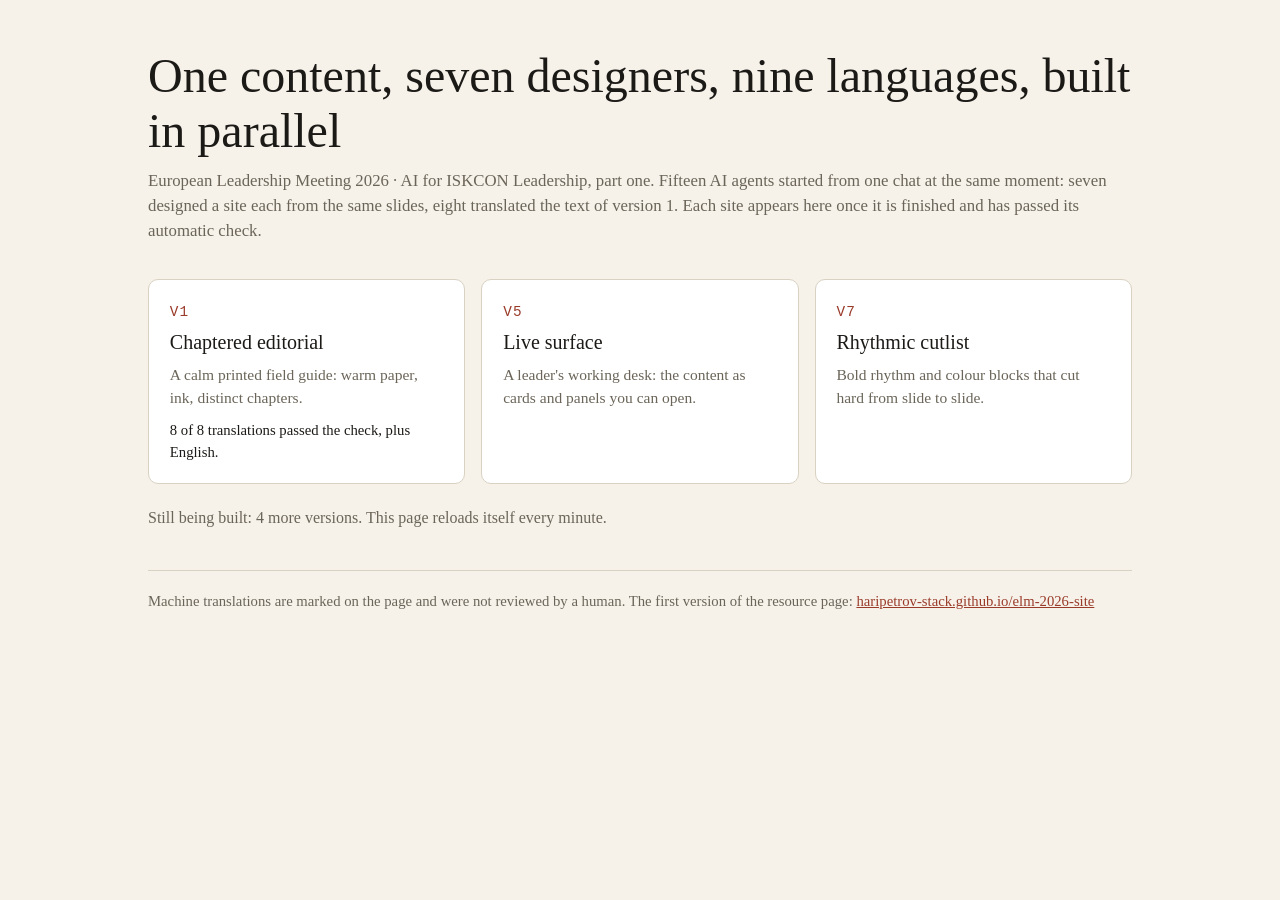
==== commit 71595e30: "feat(live): на живо са v1, v5 и v7 (английски и 8 превода) Защо: на живо отива само версия с READY.t" ====
--- a/index.html
+++ b/index.html
@@ -29,6 +29,12 @@
   <h1>One content, seven designers, nine languages, built in parallel</h1>
   <p class="sub">European Leadership Meeting 2026 · AI for ISKCON Leadership, part one. Fifteen AI agents started from one chat at the same moment: seven designed a site each from the same slides, eight translated the text of version 1. Each site appears here once it is finished and has passed its automatic check.</p>
   <div class="grid">
+    <a class="card" href="v1/">
+      <span class="num">V1</span>
+      <h2>Chaptered editorial</h2>
+      <p>A calm printed field guide: warm paper, ink, distinct chapters.</p>
+      <p class="langs">8 of 8 translations passed the check, plus English.</p>
+    </a>
     <a class="card" href="v5/">
       <span class="num">V5</span>
       <h2>Live surface</h2>
@@ -40,7 +46,7 @@
       <p>Bold rhythm and colour blocks that cut hard from slide to slide.</p>
     </a>
   </div>
-  <p class="status">Still being built: 5 more versions. This page reloads itself every minute.</p>
+  <p class="status">Still being built: 4 more versions. This page reloads itself every minute.</p>
   <footer>
     Machine translations are marked on the page and were not reviewed by a human. The first version of the resource page: <a href="https://haripetrov-stack.github.io/elm-2026-site/">haripetrov-stack.github.io/elm-2026-site</a>
   </footer>
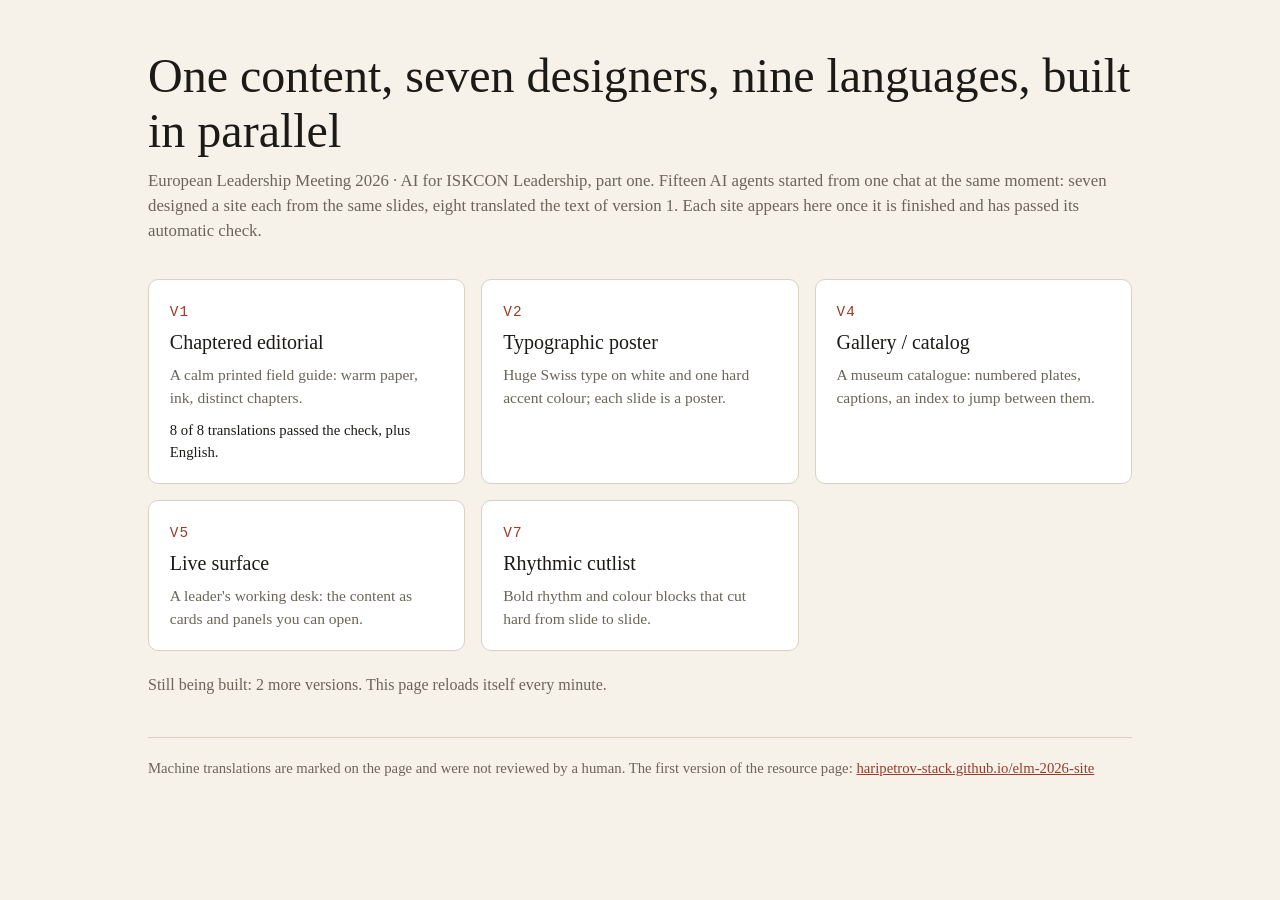
==== commit 3f4c21d8: "feat(live): на живо са v1, v2, v4, v5 и v7 (английски и 8 превода) Защо: на живо отива само версия с" ====
--- a/index.html
+++ b/index.html
@@ -35,6 +35,16 @@
       <p>A calm printed field guide: warm paper, ink, distinct chapters.</p>
       <p class="langs">8 of 8 translations passed the check, plus English.</p>
     </a>
+    <a class="card" href="v2/">
+      <span class="num">V2</span>
+      <h2>Typographic poster</h2>
+      <p>Huge Swiss type on white and one hard accent colour; each slide is a poster.</p>
+    </a>
+    <a class="card" href="v4/">
+      <span class="num">V4</span>
+      <h2>Gallery / catalog</h2>
+      <p>A museum catalogue: numbered plates, captions, an index to jump between them.</p>
+    </a>
     <a class="card" href="v5/">
       <span class="num">V5</span>
       <h2>Live surface</h2>
@@ -46,7 +56,7 @@
       <p>Bold rhythm and colour blocks that cut hard from slide to slide.</p>
     </a>
   </div>
-  <p class="status">Still being built: 4 more versions. This page reloads itself every minute.</p>
+  <p class="status">Still being built: 2 more versions. This page reloads itself every minute.</p>
   <footer>
     Machine translations are marked on the page and were not reviewed by a human. The first version of the resource page: <a href="https://haripetrov-stack.github.io/elm-2026-site/">haripetrov-stack.github.io/elm-2026-site</a>
   </footer>
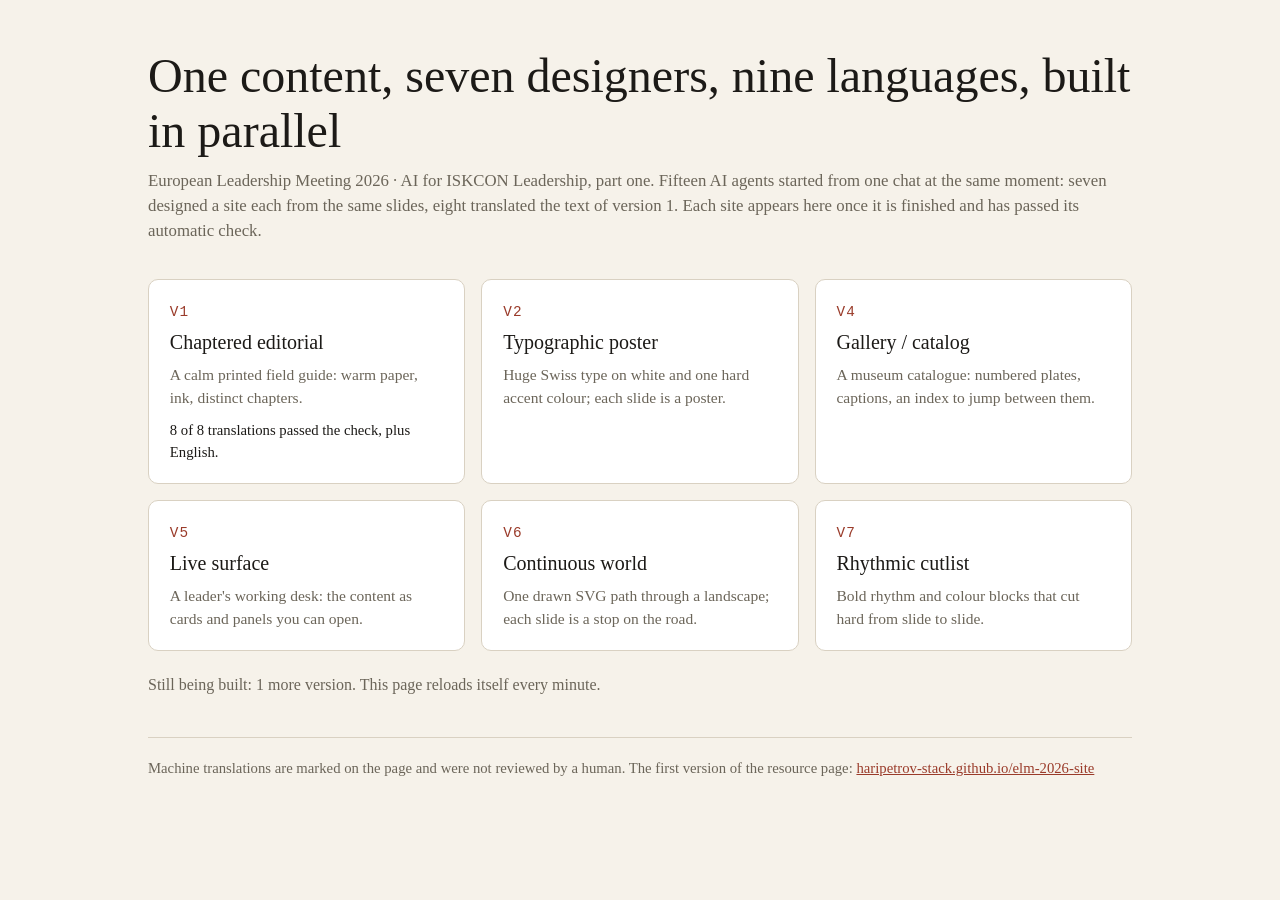
==== commit 90200dbc: "feat(live): на живо са v1, v2, v4, v5, v6 и v7 (английски и 8 превода) Защо: на живо отива само верс" ====
--- a/index.html
+++ b/index.html
@@ -50,13 +50,18 @@
       <h2>Live surface</h2>
       <p>A leader&#x27;s working desk: the content as cards and panels you can open.</p>
     </a>
+    <a class="card" href="v6/">
+      <span class="num">V6</span>
+      <h2>Continuous world</h2>
+      <p>One drawn SVG path through a landscape; each slide is a stop on the road.</p>
+    </a>
     <a class="card" href="v7/">
       <span class="num">V7</span>
       <h2>Rhythmic cutlist</h2>
       <p>Bold rhythm and colour blocks that cut hard from slide to slide.</p>
     </a>
   </div>
-  <p class="status">Still being built: 2 more versions. This page reloads itself every minute.</p>
+  <p class="status">Still being built: 1 more version. This page reloads itself every minute.</p>
   <footer>
     Machine translations are marked on the page and were not reviewed by a human. The first version of the resource page: <a href="https://haripetrov-stack.github.io/elm-2026-site/">haripetrov-stack.github.io/elm-2026-site</a>
   </footer>
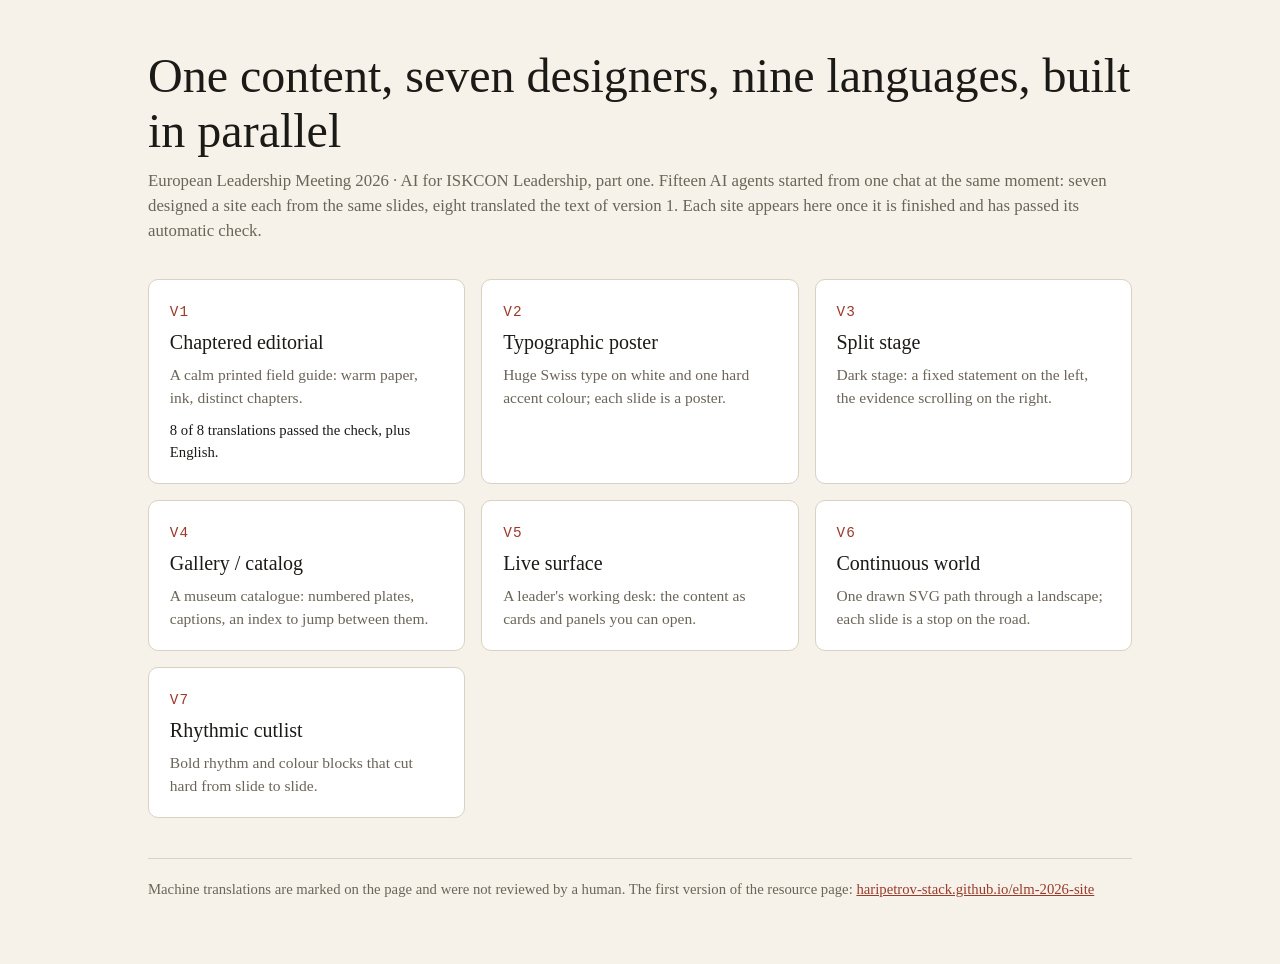
==== commit 4c59ae25: "feat(live): на живо са v1, v2, v3, v4, v5, v6 и v7 (английски и 8 превода) Защо: на живо отива само " ====
--- a/index.html
+++ b/index.html
@@ -3,7 +3,6 @@
 <head>
 <meta charset="utf-8">
 <meta name="viewport" content="width=device-width, initial-scale=1">
-<meta http-equiv="refresh" content="60">
 <title>One content, seven designers, nine languages, built in parallel</title>
 <style>
   :root { --ink: #1c1a17; --paper: #f6f2ea; --muted: #6b6559; --line: #d9d1c2; --accent: #9a3b2a; }
@@ -40,6 +39,11 @@
       <h2>Typographic poster</h2>
       <p>Huge Swiss type on white and one hard accent colour; each slide is a poster.</p>
     </a>
+    <a class="card" href="v3/">
+      <span class="num">V3</span>
+      <h2>Split stage</h2>
+      <p>Dark stage: a fixed statement on the left, the evidence scrolling on the right.</p>
+    </a>
     <a class="card" href="v4/">
       <span class="num">V4</span>
       <h2>Gallery / catalog</h2>
@@ -61,7 +65,6 @@
       <p>Bold rhythm and colour blocks that cut hard from slide to slide.</p>
     </a>
   </div>
-  <p class="status">Still being built: 1 more version. This page reloads itself every minute.</p>
   <footer>
     Machine translations are marked on the page and were not reviewed by a human. The first version of the resource page: <a href="https://haripetrov-stack.github.io/elm-2026-site/">haripetrov-stack.github.io/elm-2026-site</a>
   </footer>
